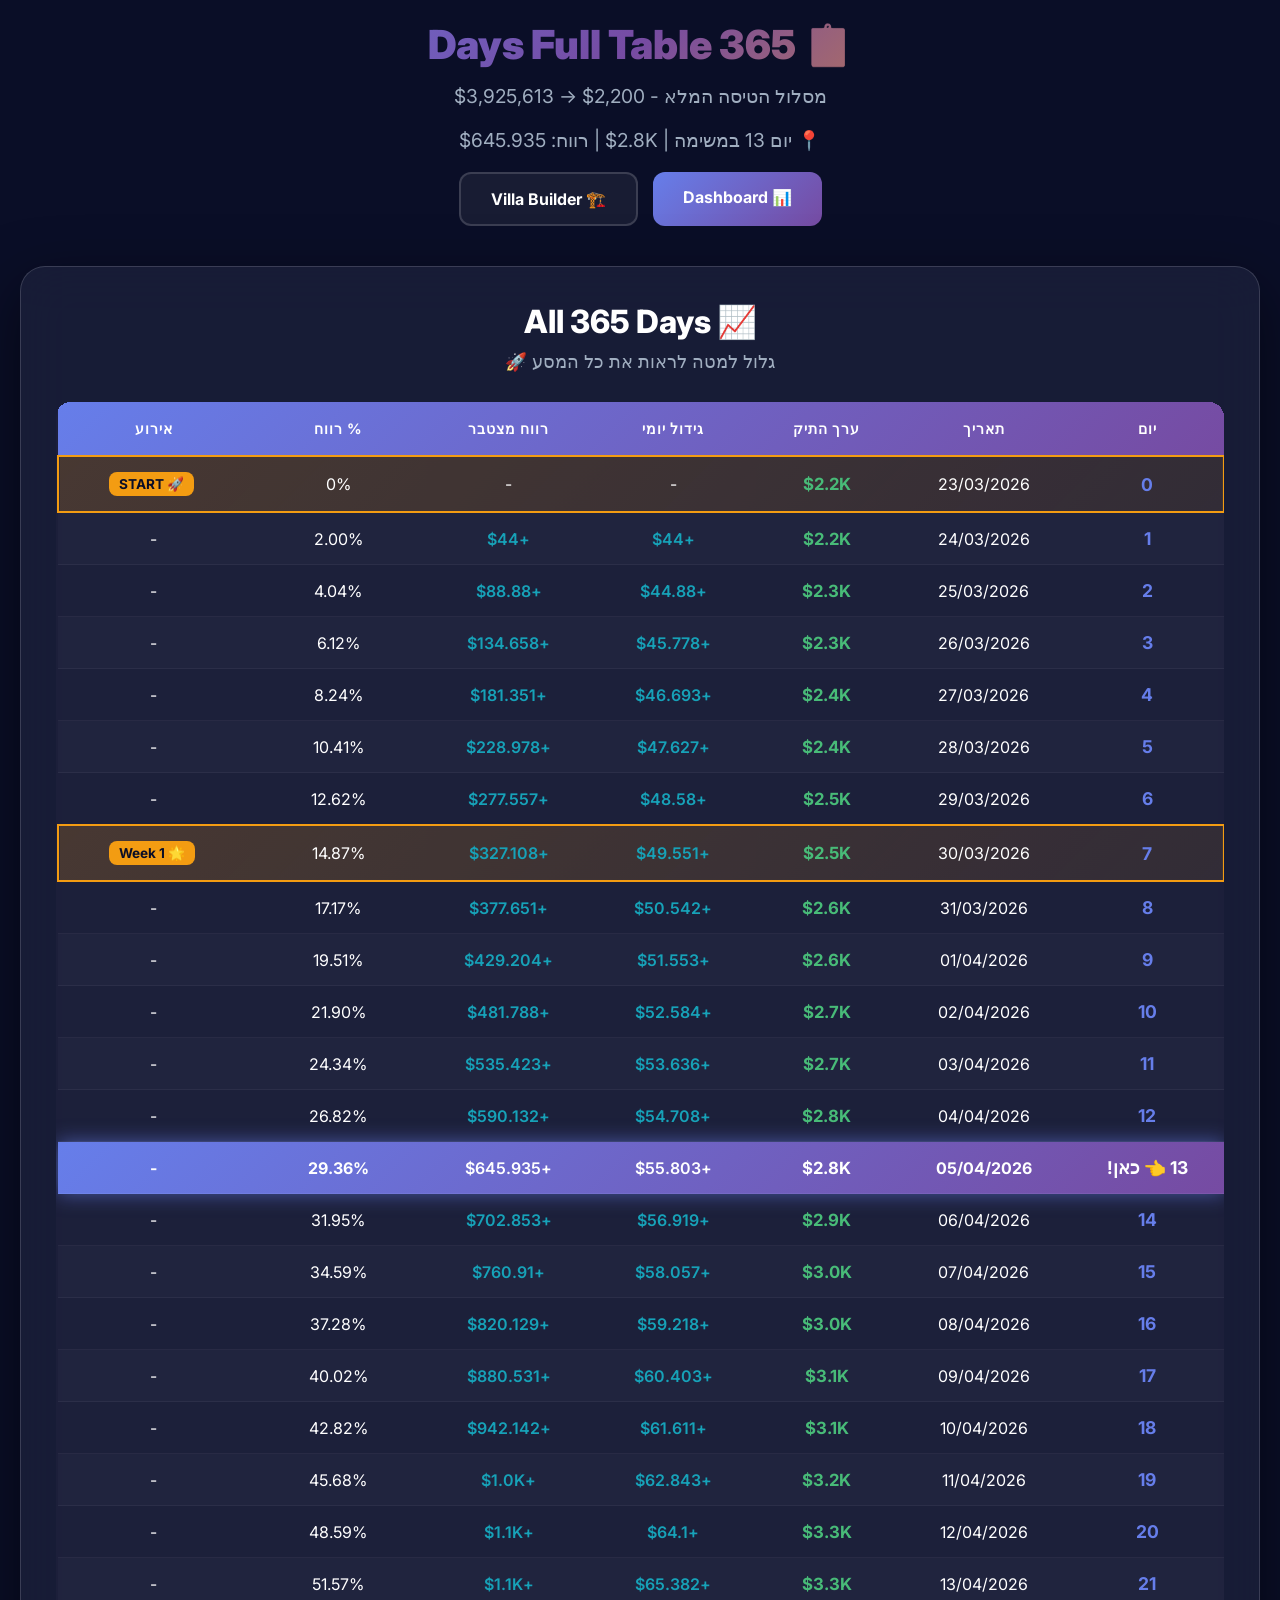
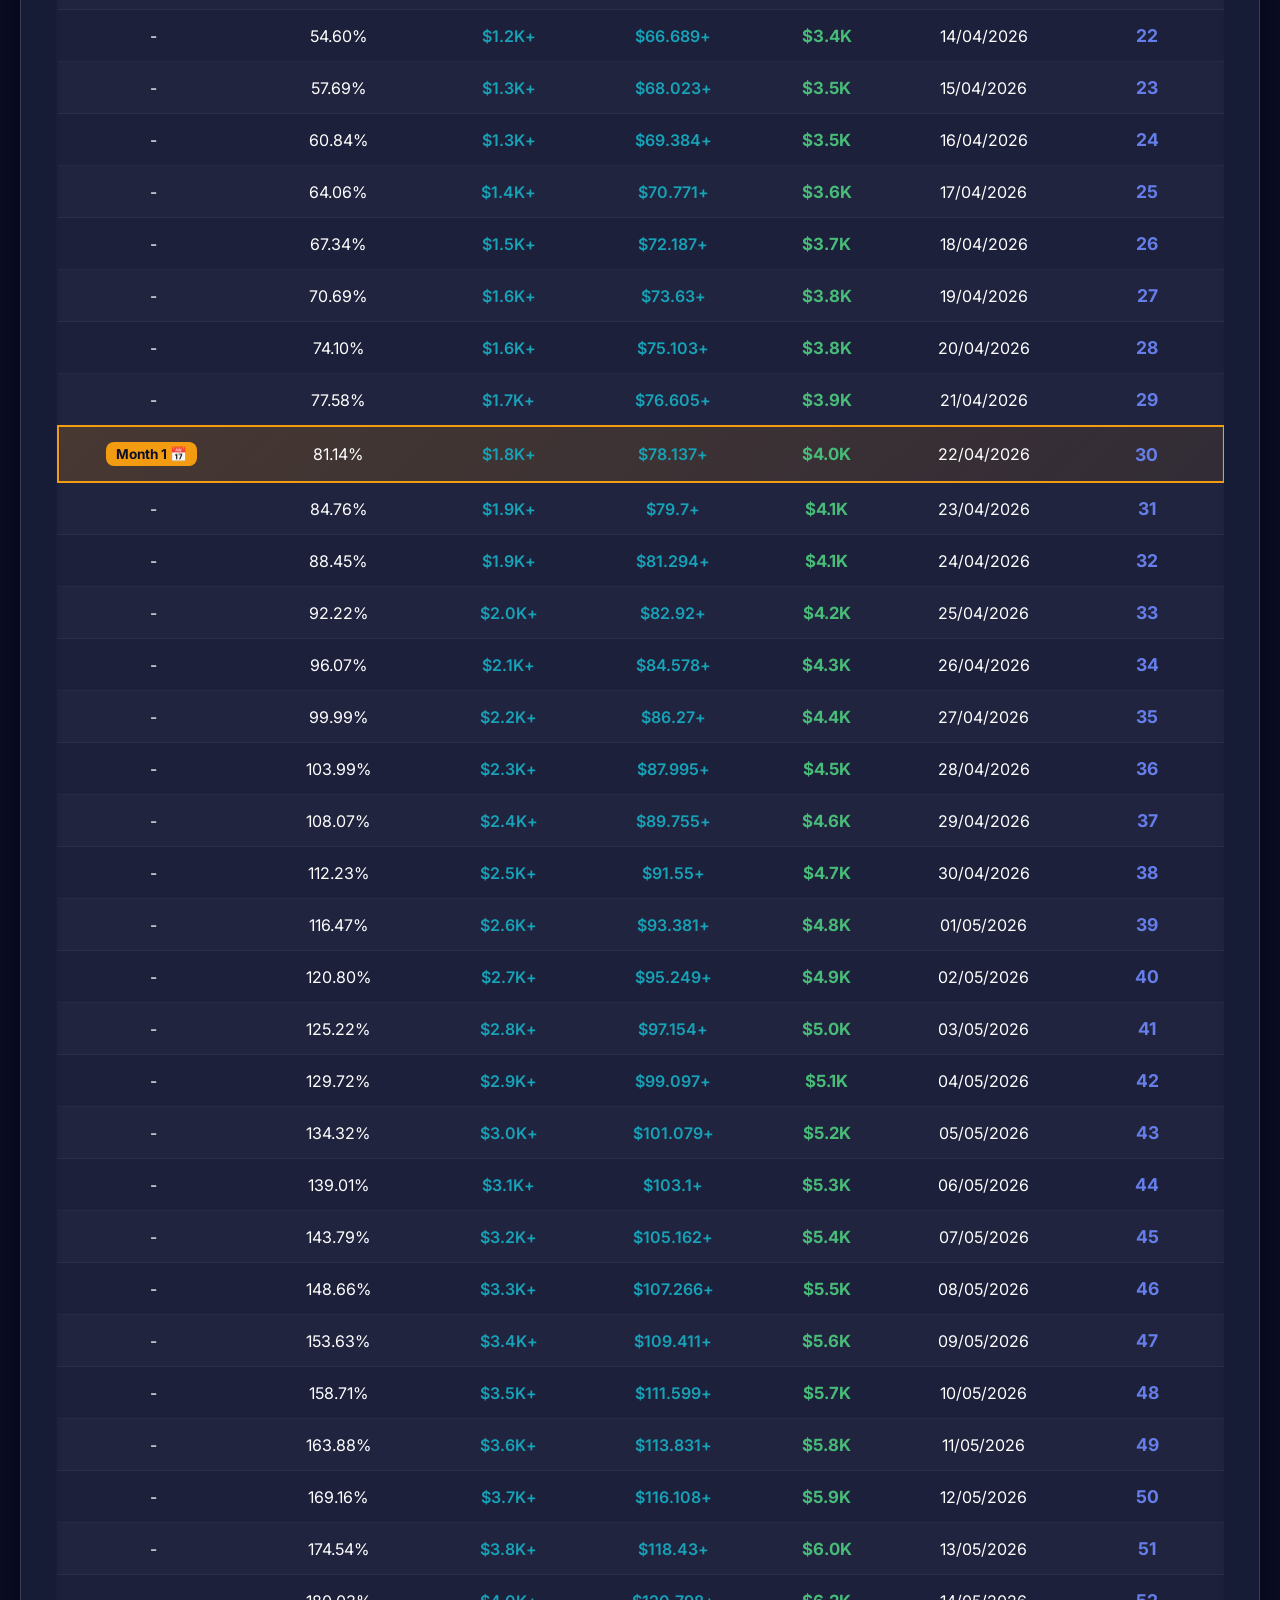
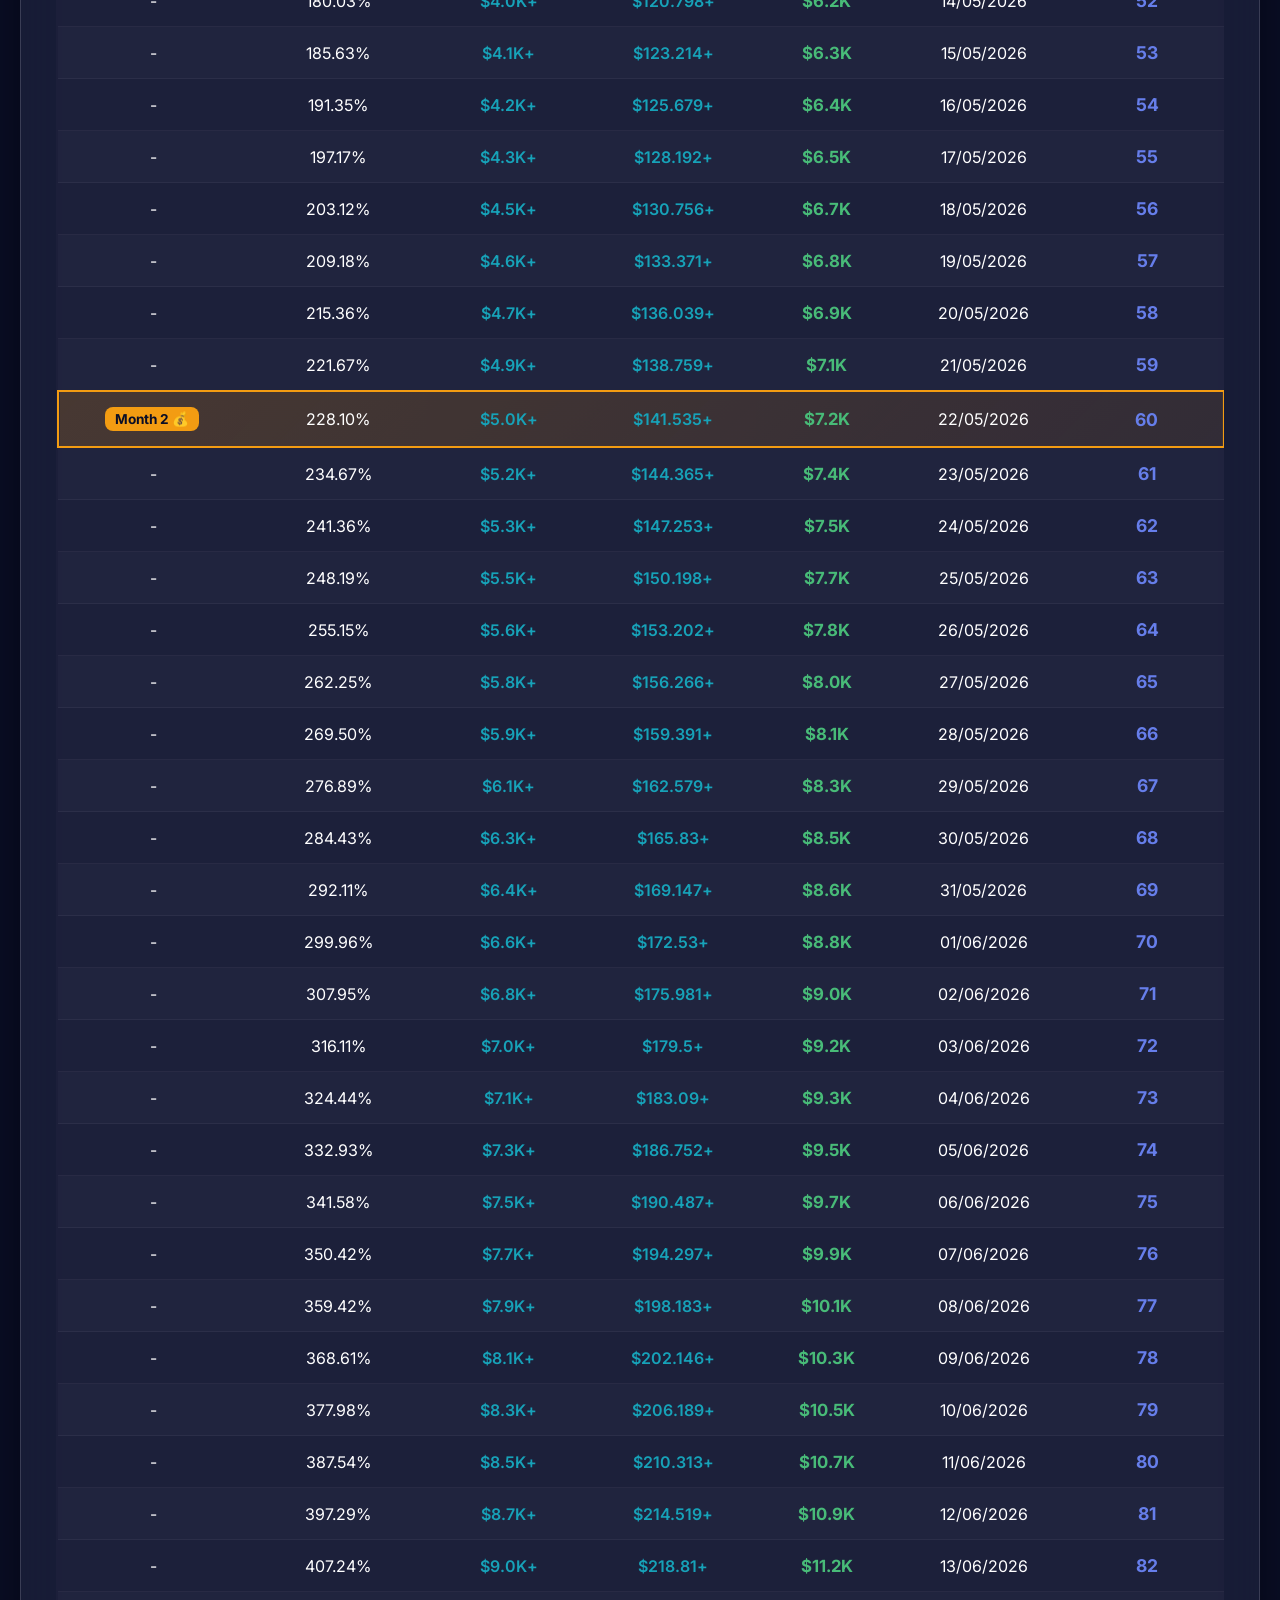
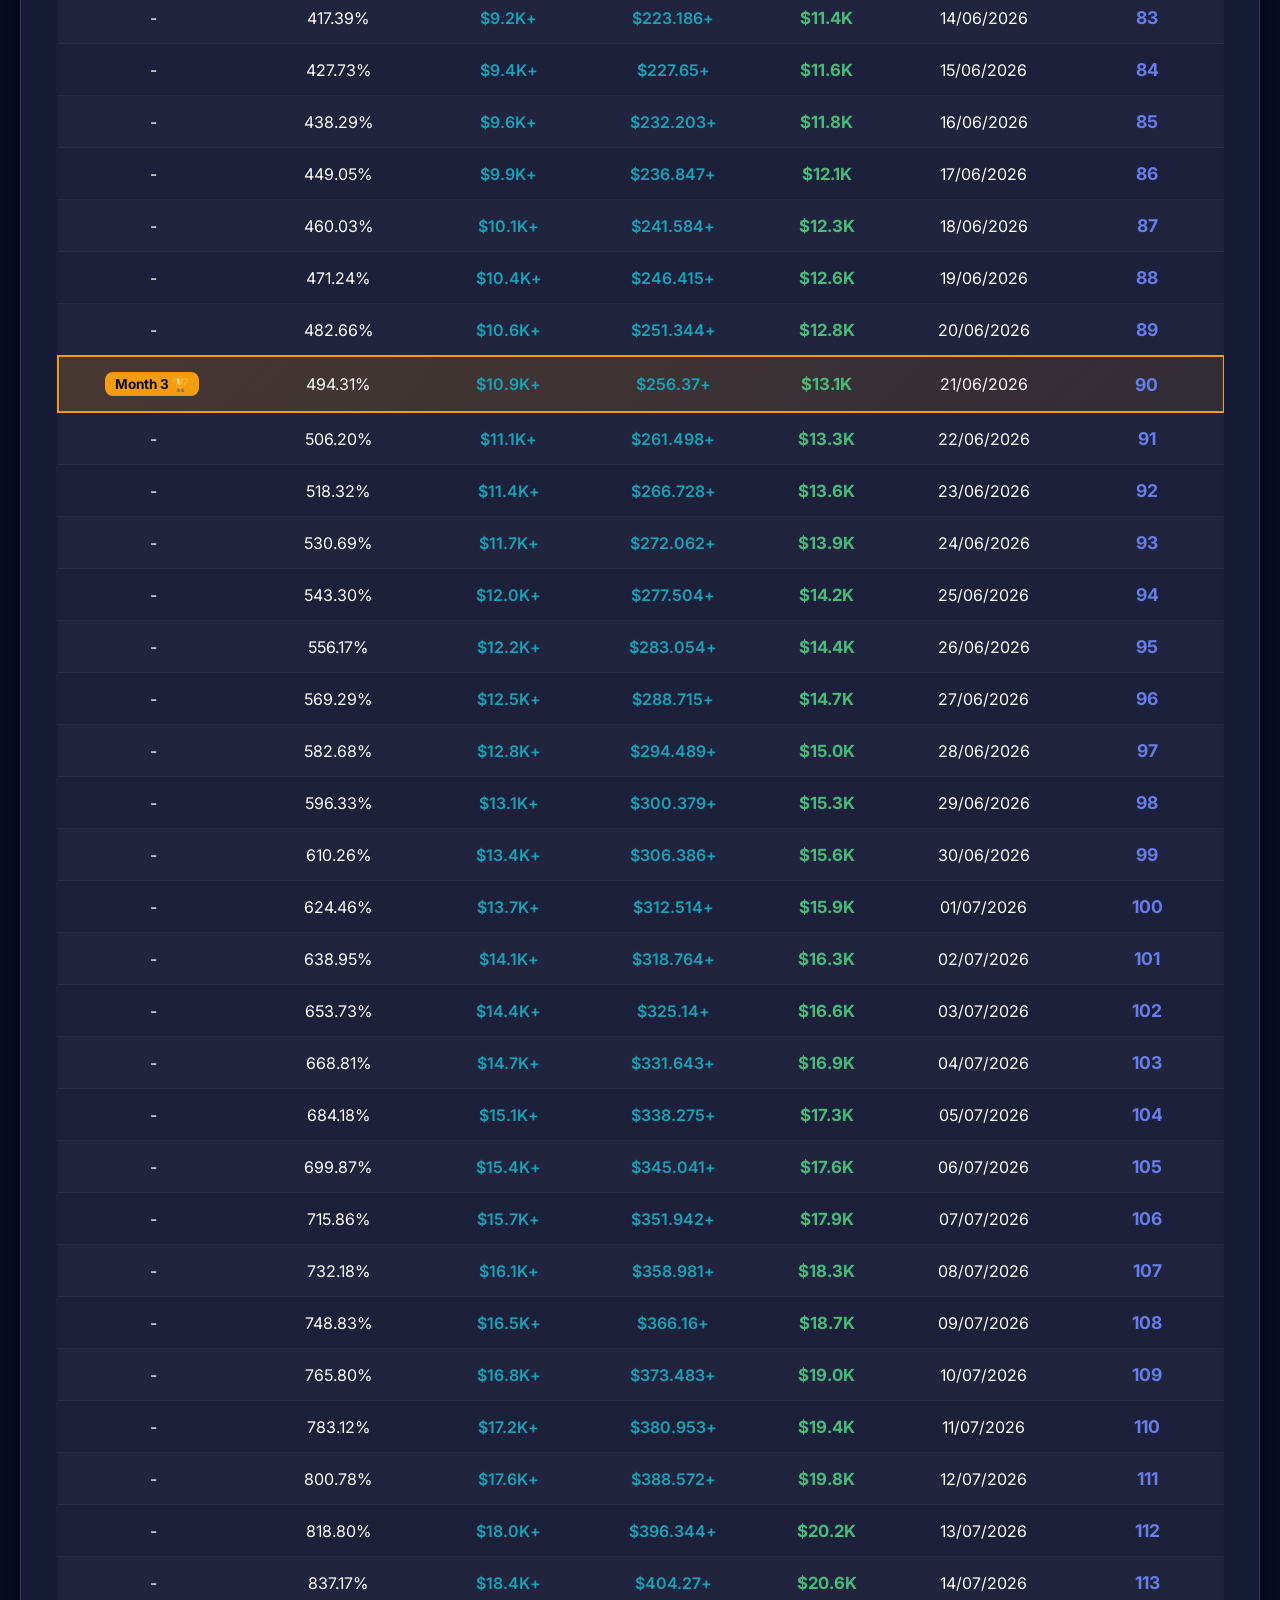
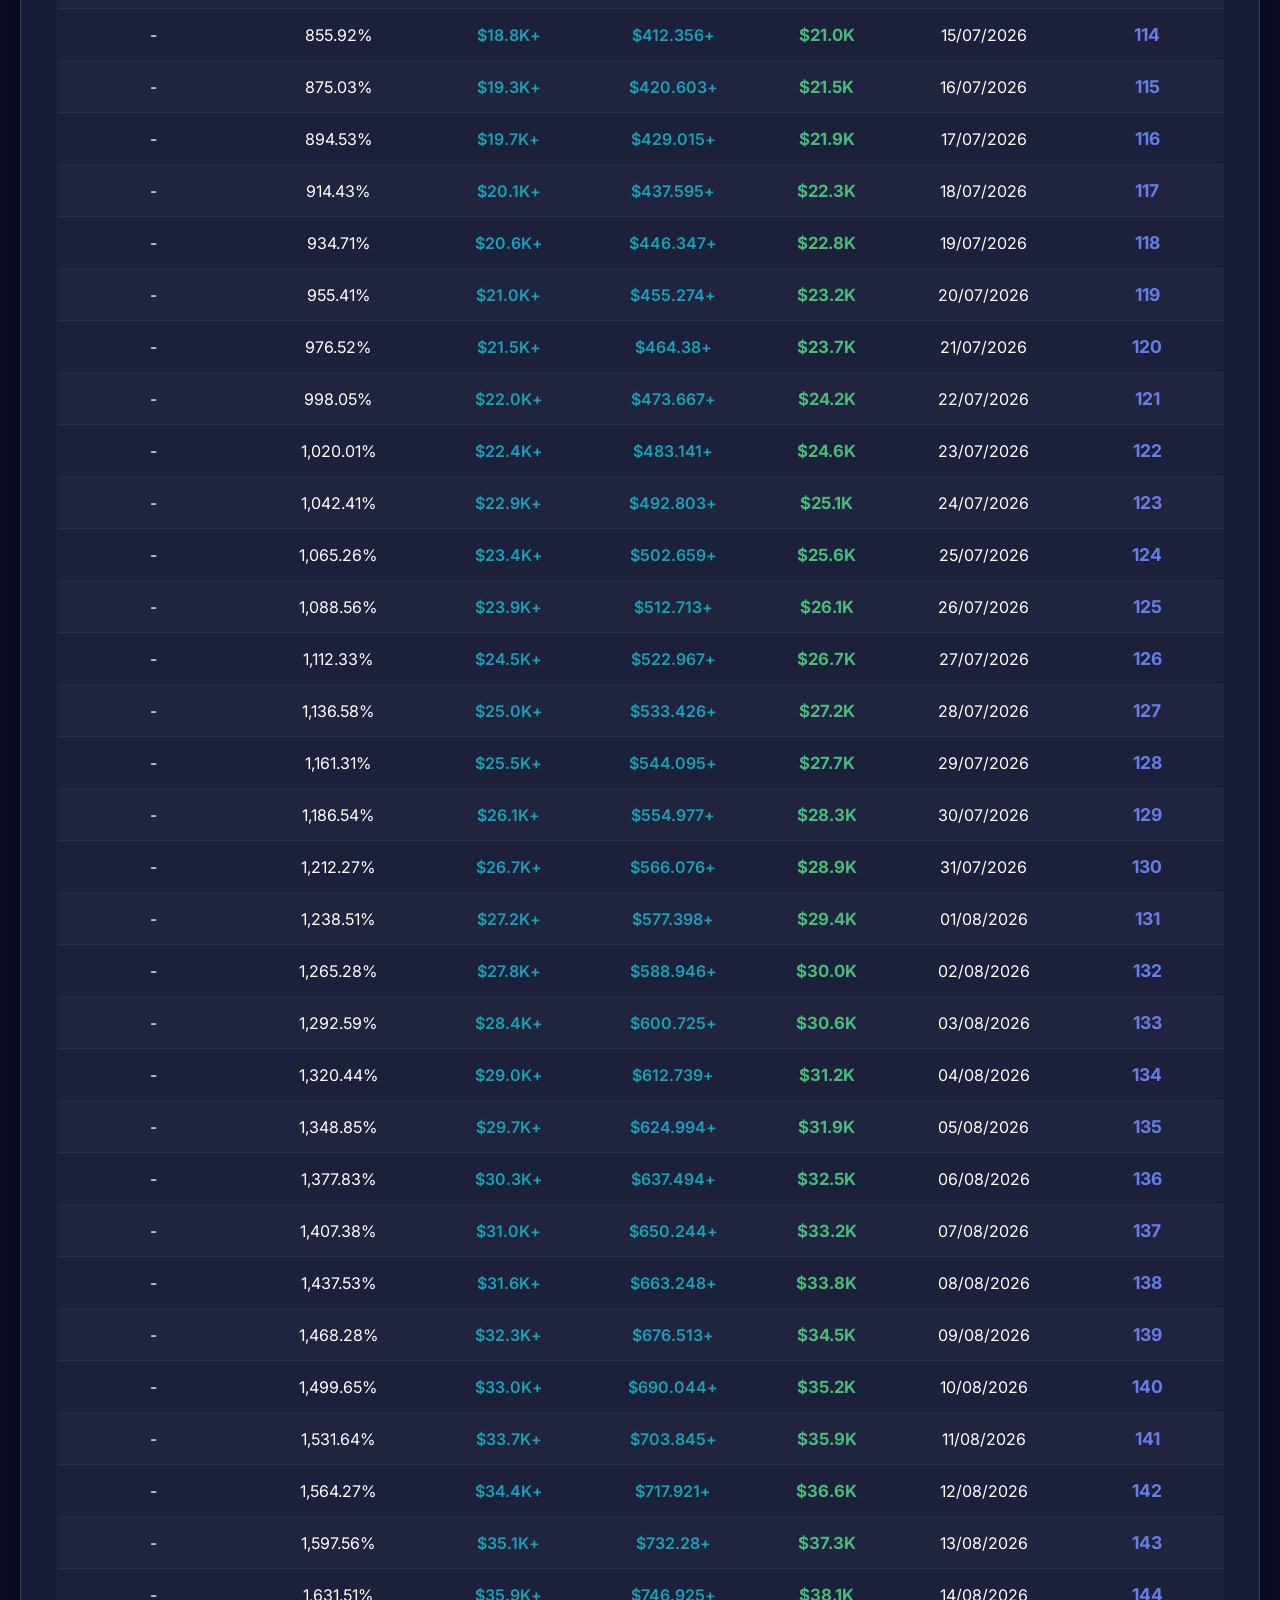
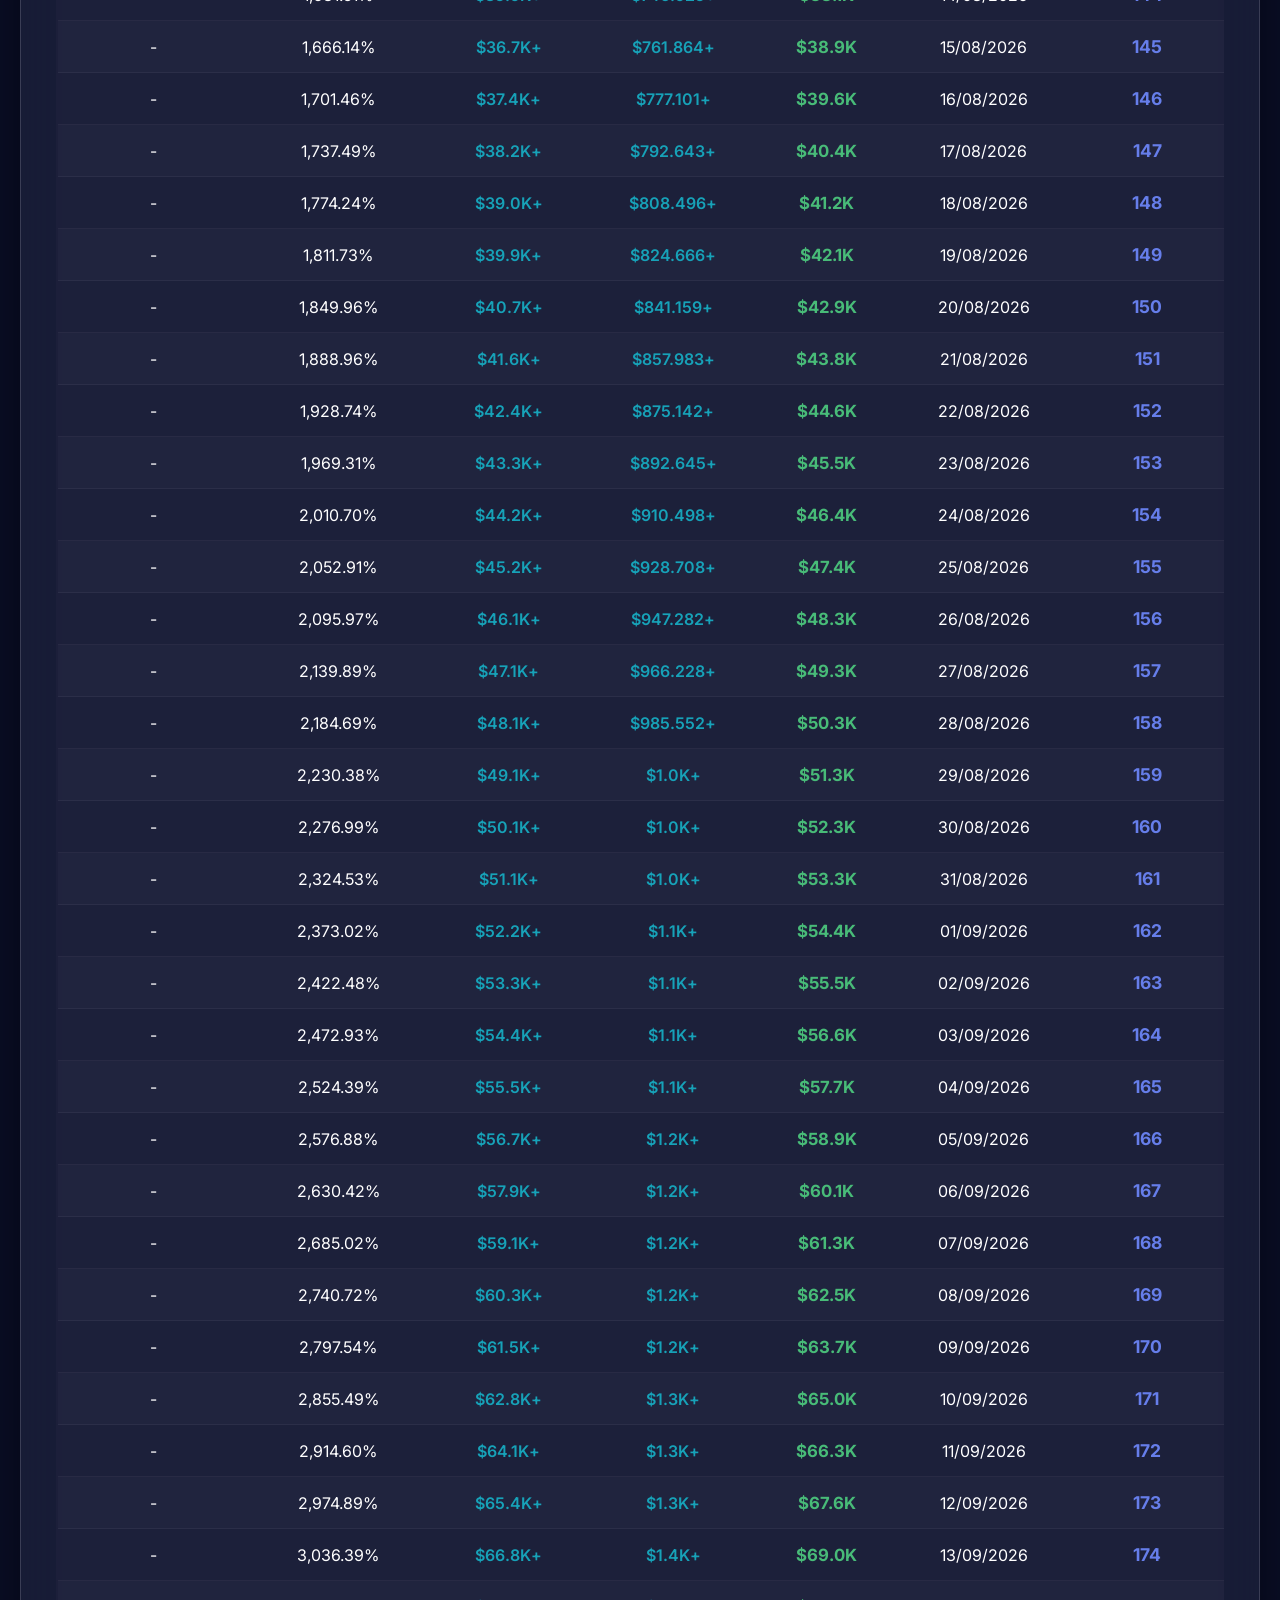
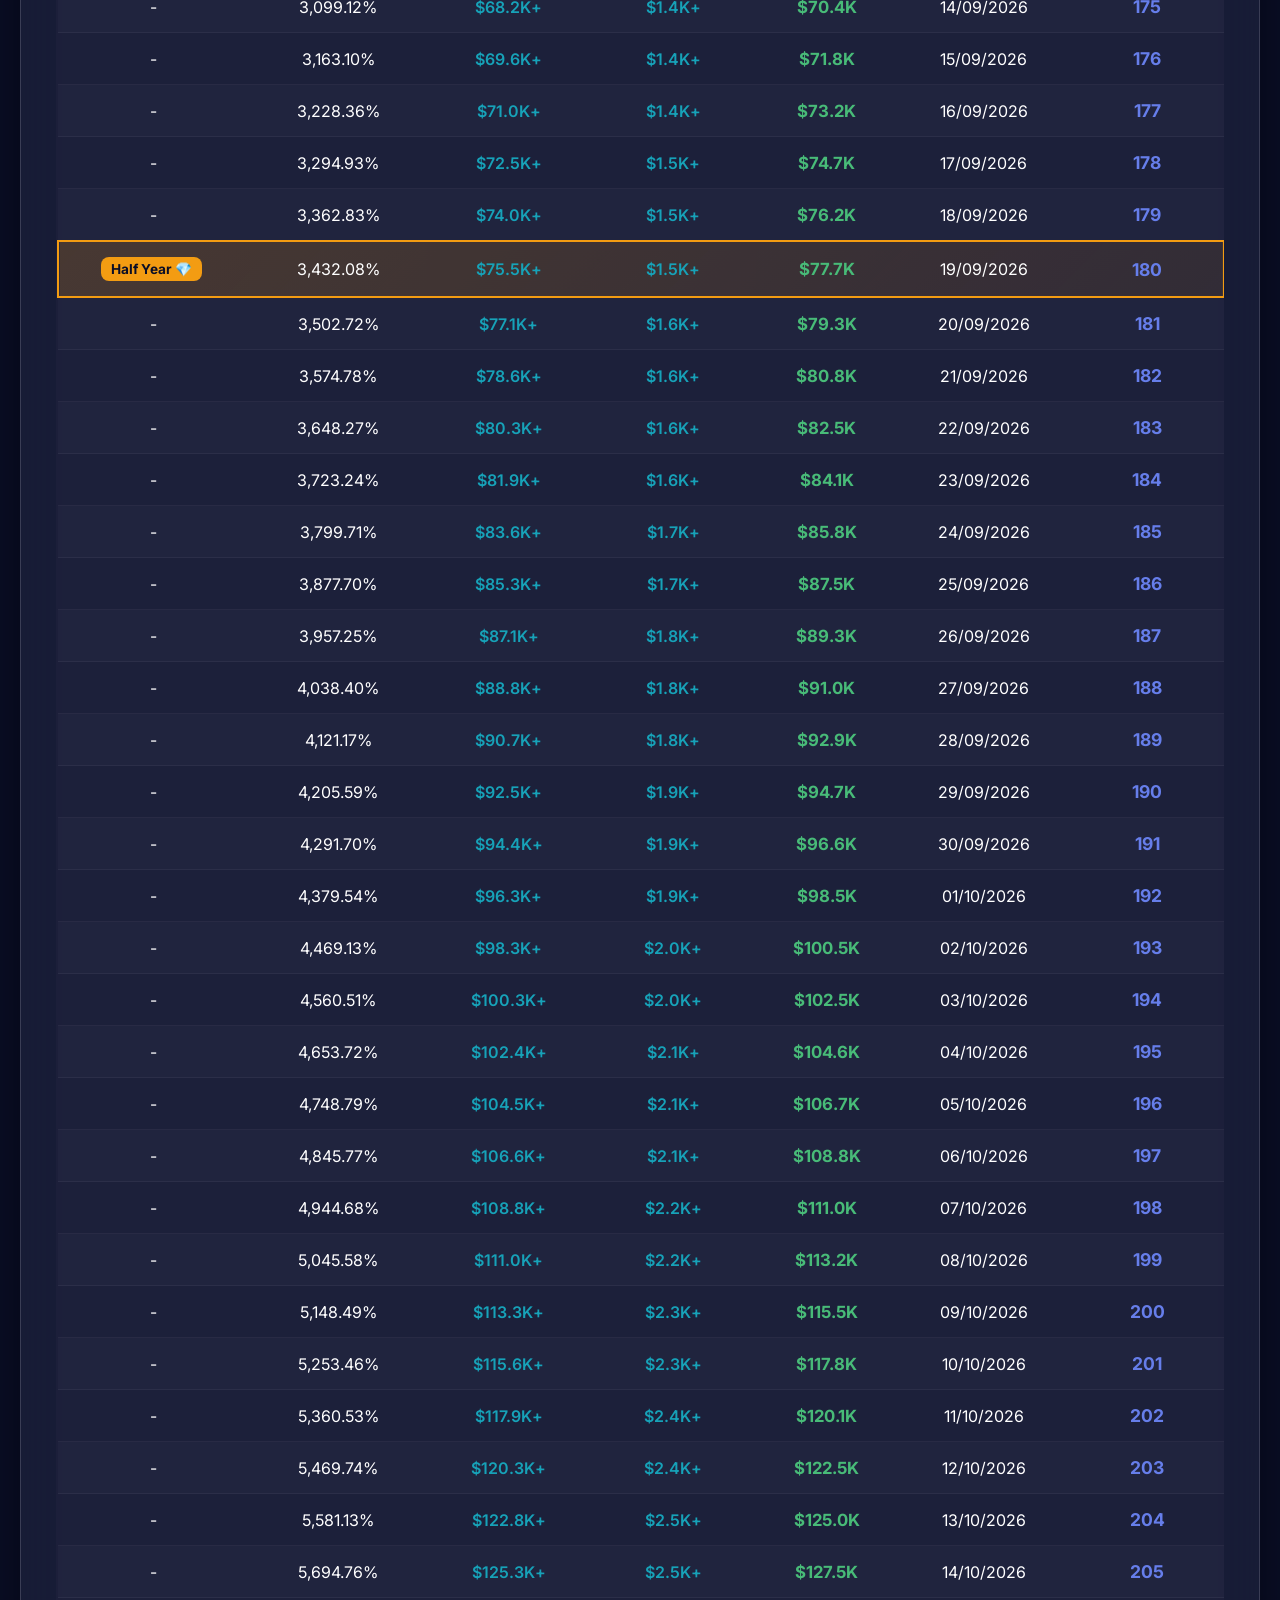
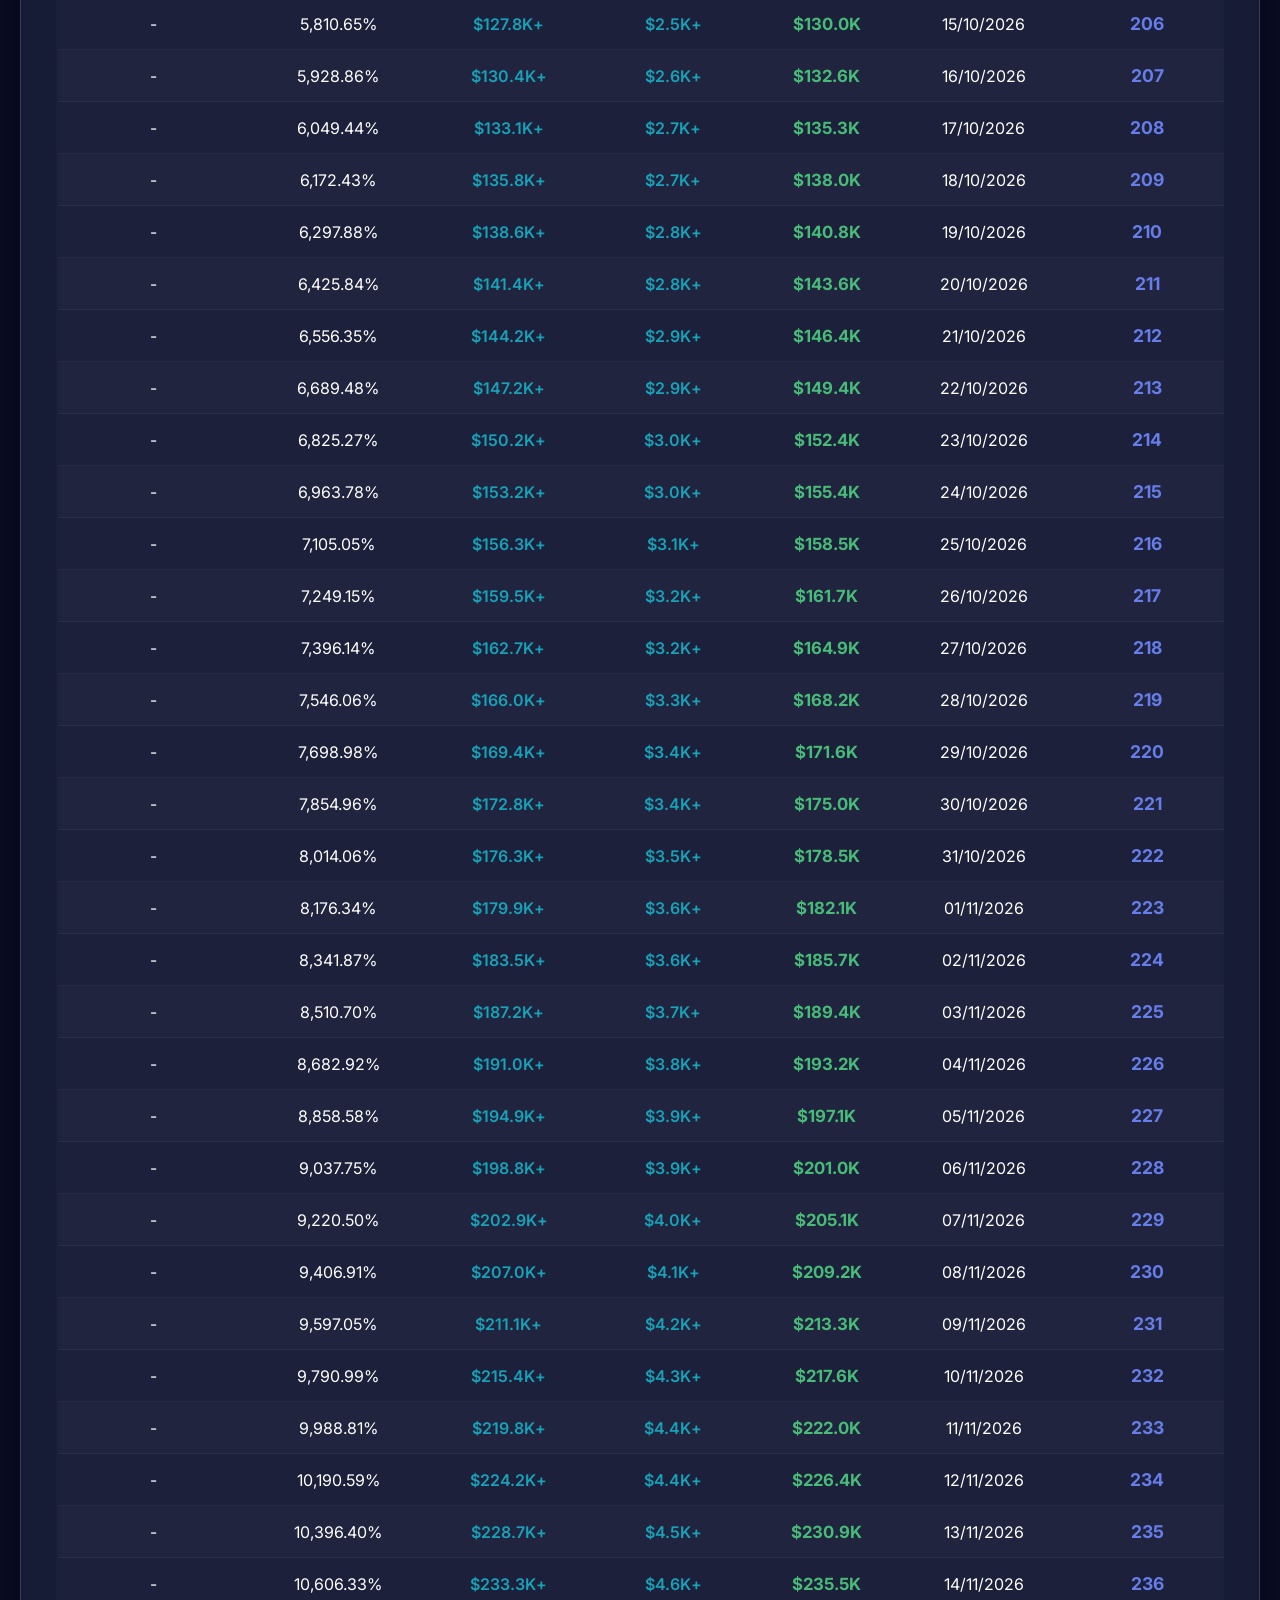
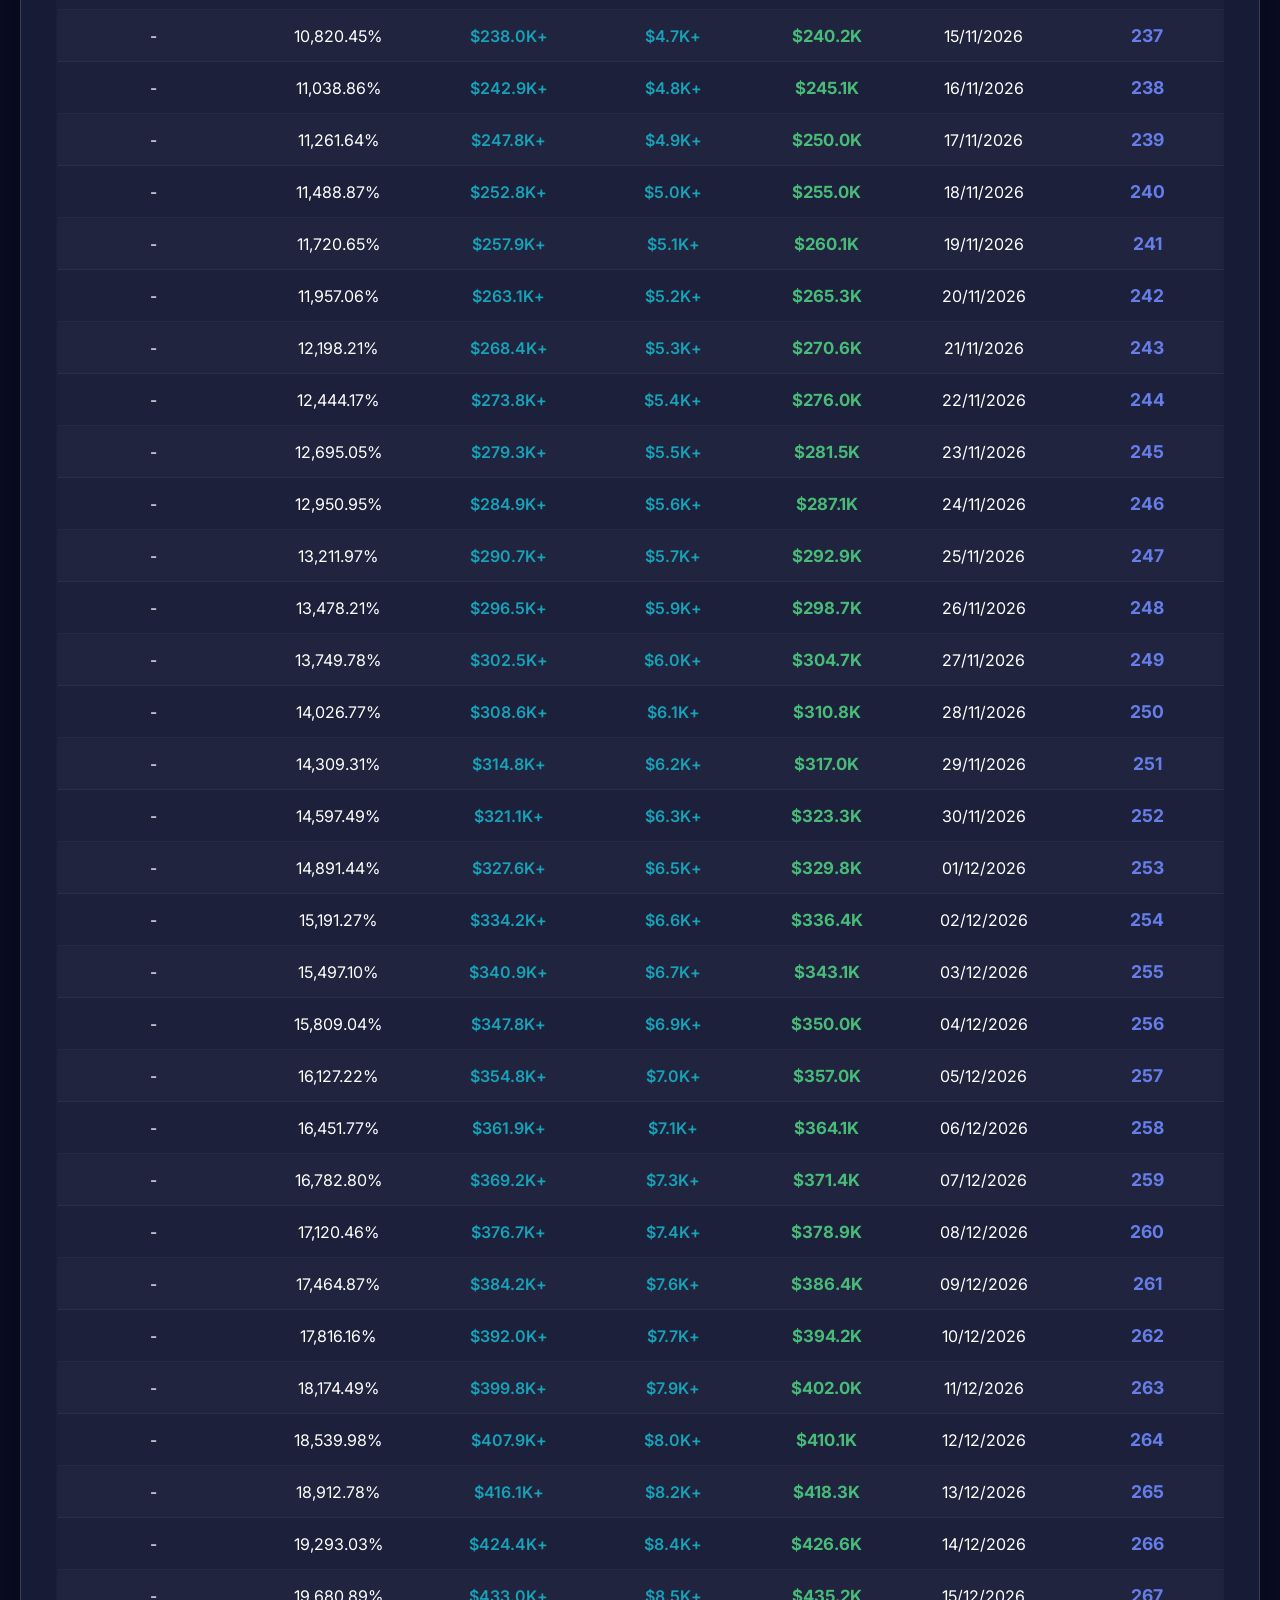
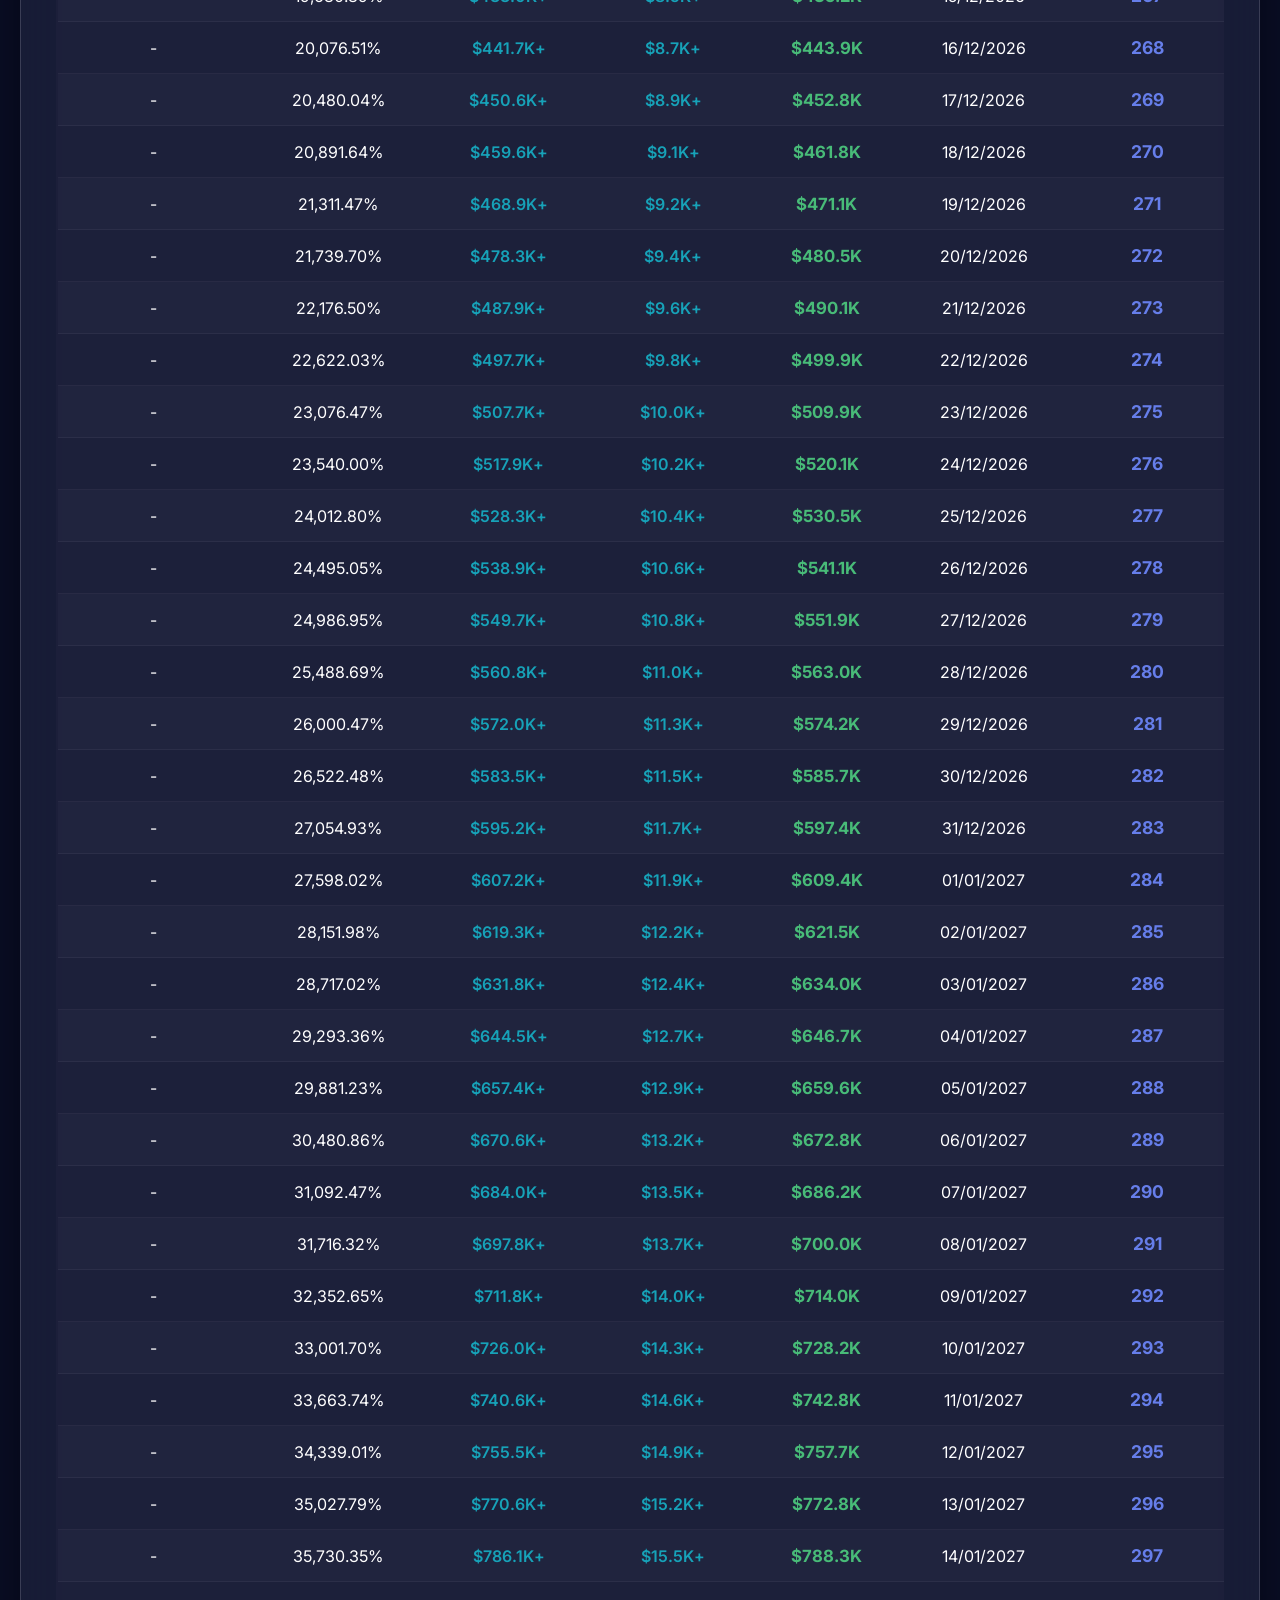
==== transactions.html @ 9ba85ec9 "✨ Add Complete Day button + Full Transactions Table page" ====
<!DOCTYPE html>
<html lang="he" dir="rtl">
<head>
    <meta charset="UTF-8">
    <meta name="viewport" content="width=device-width, initial-scale=1.0">
    <title>📋 365 Days Full Table - Mission Control</title>
    <link href="https://fonts.googleapis.com/css2?family=Inter:wght@300;400;500;600;700;800;900&display=swap" rel="stylesheet">
    
    <style>
        :root {
            --bg-dark: #0a0e27;
            --bg-card: #1a1f3a;
            --accent-primary: #667eea;
            --accent-secondary: #764ba2;
            --accent-gold: #f39c12;
            --text-primary: #ffffff;
            --text-secondary: #a0aec0;
            --success: #48bb78;
        }

        * {
            margin: 0;
            padding: 0;
            box-sizing: border-box;
        }

        body {
            font-family: 'Inter', sans-serif;
            background: var(--bg-dark);
            color: var(--text-primary);
            min-height: 100vh;
            padding: 20px;
        }

        .container {
            max-width: 1600px;
            margin: 0 auto;
        }

        /* Header */
        .header {
            text-align: center;
            margin-bottom: 40px;
        }

        .header-title {
            font-size: 2.5em;
            font-weight: 900;
            background: linear-gradient(135deg, #667eea 0%, #764ba2 50%, #f39c12 100%);
            -webkit-background-clip: text;
            -webkit-text-fill-color: transparent;
            background-clip: text;
            margin-bottom: 15px;
        }

        .header-subtitle {
            font-size: 1.2em;
            color: var(--text-secondary);
            margin-bottom: 20px;
        }

        .btn-group {
            display: flex;
            gap: 15px;
            justify-content: center;
            flex-wrap: wrap;
            margin-top: 20px;
        }

        .btn {
            background: linear-gradient(135deg, var(--accent-primary) 0%, var(--accent-secondary) 100%);
            color: white;
            border: none;
            padding: 15px 30px;
            border-radius: 12px;
            font-size: 1em;
            font-weight: 700;
            cursor: pointer;
            transition: all 0.3s ease;
            text-decoration: none;
            display: inline-block;
        }

        .btn:hover {
            transform: translateY(-3px);
            box-shadow: 0 10px 25px rgba(102, 126, 234, 0.5);
        }

        .btn-secondary {
            background: rgba(255, 255, 255, 0.06);
            border: 2px solid rgba(255, 255, 255, 0.15);
        }

        .btn-secondary:hover {
            background: rgba(255, 255, 255, 0.12);
        }

        /* Table Card */
        .table-card {
            background: rgba(26, 31, 58, 0.85);
            backdrop-filter: blur(25px);
            border-radius: 25px;
            padding: 35px;
            border: 1px solid rgba(255, 255, 255, 0.15);
            box-shadow: 0 20px 60px rgba(0, 0, 0, 0.5);
        }

        .table-header {
            text-align: center;
            margin-bottom: 30px;
        }

        .table-title {
            font-size: 2em;
            font-weight: 800;
            margin-bottom: 10px;
        }

        .table-subtitle {
            color: var(--text-secondary);
            font-size: 1.1em;
        }

        /* Table */
        .table-container {
            overflow-x: auto;
            margin-top: 30px;
        }

        table {
            width: 100%;
            border-collapse: collapse;
            background: rgba(255, 255, 255, 0.02);
            border-radius: 15px;
            overflow: hidden;
        }

        thead {
            background: linear-gradient(135deg, var(--accent-primary) 0%, var(--accent-secondary) 100%);
            position: sticky;
            top: 0;
            z-index: 10;
        }

        th {
            padding: 18px 15px;
            text-align: center;
            font-weight: 700;
            text-transform: uppercase;
            font-size: 0.9em;
            letter-spacing: 1px;
            white-space: nowrap;
        }

        tbody tr {
            transition: all 0.3s;
            border-bottom: 1px solid rgba(255, 255, 255, 0.05);
        }

        tbody tr:nth-child(even) {
            background: rgba(255, 255, 255, 0.02);
        }

        tbody tr:hover {
            background: rgba(102, 126, 234, 0.15);
            transform: scale(1.01);
        }

        tbody tr.current {
            background: linear-gradient(135deg, var(--accent-primary) 0%, var(--accent-secondary) 100%);
            font-weight: 700;
            box-shadow: 0 0 20px rgba(102, 126, 234, 0.6);
        }

        tbody tr.milestone {
            background: linear-gradient(135deg, rgba(243, 156, 18, 0.2) 0%, rgba(243, 156, 18, 0.1) 100%);
            border: 2px solid var(--accent-gold);
        }

        td {
            padding: 15px;
            text-align: center;
            white-space: nowrap;
        }

        .day-cell {
            font-weight: 700;
            color: var(--accent-primary);
            font-size: 1.1em;
        }

        .current .day-cell {
            color: white;
        }

        .amount-cell {
            font-weight: 700;
            color: var(--success);
            font-size: 1.05em;
        }

        .current .amount-cell {
            color: white;
        }

        .profit-cell {
            color: #17a2b8;
            font-weight: 600;
        }

        .current .profit-cell {
            color: white;
        }

        .milestone-badge {
            display: inline-block;
            background: var(--accent-gold);
            color: var(--bg-dark);
            padding: 4px 10px;
            border-radius: 8px;
            font-size: 0.85em;
            font-weight: 700;
            margin-right: 5px;
        }

        /* Mobile Responsive */
        @media (max-width: 768px) {
            body {
                padding: 10px;
            }

            .header-title {
                font-size: 1.8em;
            }

            .header-subtitle {
                font-size: 1em;
            }

            .table-card {
                padding: 20px;
            }

            table {
                font-size: 0.85em;
            }

            th {
                padding: 12px 8px;
                font-size: 0.75em;
            }

            td {
                padding: 10px 6px;
            }

            .btn-group {
                flex-direction: column;
            }

            .btn {
                width: 100%;
                padding: 15px;
            }
        }

        @media (max-width: 480px) {
            .header-title {
                font-size: 1.5em;
            }

            table {
                font-size: 0.75em;
            }

            th {
                padding: 10px 5px;
                font-size: 0.7em;
            }

            td {
                padding: 8px 4px;
            }
        }
    </style>
</head>
<body>
    <div class="container">
        <div class="header">
            <h1 class="header-title">📋 365 Days Full Table</h1>
            <p class="header-subtitle">מסלול הטיסה המלא - $2,200 → $3,925,613</p>
            <p class="header-subtitle" id="currentStatus">📍 יום 13 במשימה</p>
            
            <div class="btn-group">
                <a href="index.html" class="btn">📊 Dashboard</a>
                <a href="villa.html" class="btn btn-secondary">🏗️ Villa Builder</a>
            </div>
        </div>

        <div class="table-card">
            <div class="table-header">
                <h2 class="table-title">📈 All 365 Days</h2>
                <p class="table-subtitle">גלול למטה לראות את כל המסע 🚀</p>
            </div>

            <div class="table-container">
                <table id="transactionsTable">
                    <thead>
                        <tr>
                            <th>יום</th>
                            <th>תאריך</th>
                            <th>ערך התיק</th>
                            <th>גידול יומי</th>
                            <th>רווח מצטבר</th>
                            <th>% רווח</th>
                            <th>אירוע</th>
                        </tr>
                    </thead>
                    <tbody id="tableBody">
                        <!-- JavaScript will populate this -->
                    </tbody>
                </table>
            </div>
        </div>
    </div>

    <script>
        const INITIAL_AMOUNT = 2200;
        const DAILY_GROWTH = 1.02;
        const TOTAL_DAYS = 365;
        const START_DATE = new Date('2026-03-23');

        let gameState = {
            day: 13,
            currentValue: INITIAL_AMOUNT * Math.pow(DAILY_GROWTH, 13)
        };

        const milestones = {
            7: { icon: '🌟', text: 'Week 1' },
            30: { icon: '📅', text: 'Month 1' },
            60: { icon: '💰', text: 'Month 2' },
            90: { icon: '🏆', text: 'Month 3' },
            180: { icon: '💎', text: 'Half Year' },
            365: { icon: '🏰', text: 'Full Year!' }
        };

        function loadGame() {
            const saved = localStorage.getItem('villaSave');
            if (saved) {
                gameState = JSON.parse(saved);
            }
        }

        function formatCurrency(amount) {
            if (amount >= 1000000) return '$' + (amount / 1000000).toFixed(1) + 'M';
            if (amount >= 1000) return '$' + (amount / 1000).toFixed(1) + 'K';
            return '$' + amount.toLocaleString('en-US', { minimumFractionDigits: 0 });
        }

        function formatPercent(percent) {
            return percent.toLocaleString('en-US', {
                minimumFractionDigits: 2,
                maximumFractionDigits: 2
            }) + '%';
        }

        function formatDate(date) {
            const day = date.getDate().toString().padStart(2, '0');
            const month = (date.getMonth() + 1).toString().padStart(2, '0');
            const year = date.getFullYear();
            return `${day}/${month}/${year}`;
        }

        function generateTable() {
            const tbody = document.getElementById('tableBody');
            tbody.innerHTML = '';
            
            let currentAmount = INITIAL_AMOUNT;
            
            // Day 0
            const currentDate0 = new Date(START_DATE);
            let row = `
                <tr class="milestone">
                    <td class="day-cell">0</td>
                    <td>${formatDate(currentDate0)}</td>
                    <td class="amount-cell">${formatCurrency(INITIAL_AMOUNT)}</td>
                    <td>-</td>
                    <td>-</td>
                    <td>0%</td>
                    <td><span class="milestone-badge">🚀 START</span></td>
                </tr>
            `;
            tbody.innerHTML += row;

            // Days 1-365
            for (let day = 1; day <= TOTAL_DAYS; day++) {
                const previousAmount = currentAmount;
                currentAmount = currentAmount * DAILY_GROWTH;
                const dailyProfit = currentAmount - previousAmount;
                const totalProfit = currentAmount - INITIAL_AMOUNT;
                const profitPercent = ((currentAmount / INITIAL_AMOUNT) - 1) * 100;

                const currentDate = new Date(START_DATE);
                currentDate.setDate(START_DATE.getDate() + day);

                const isMilestone = milestones[day];
                const isCurrentDay = day === gameState.day;
                
                let rowClass = '';
                let currentMarker = '';
                let milestoneCol = '';

                if (isCurrentDay) {
                    rowClass = 'class="current"';
                    currentMarker = ' 👈 כאן!';
                } else if (isMilestone) {
                    rowClass = 'class="milestone"';
                }

                if (isMilestone) {
                    milestoneCol = `<span class="milestone-badge">${isMilestone.icon} ${isMilestone.text}</span>`;
                } else {
                    milestoneCol = '-';
                }
                
                row = `
                    <tr ${rowClass} id="day-${day}">
                        <td class="day-cell">${day}${currentMarker}</td>
                        <td>${formatDate(currentDate)}</td>
                        <td class="amount-cell">${formatCurrency(currentAmount)}</td>
                        <td class="profit-cell">+${formatCurrency(dailyProfit)}</td>
                        <td class="profit-cell">+${formatCurrency(totalProfit)}</td>
                        <td>${formatPercent(profitPercent)}</td>
                        <td>${milestoneCol}</td>
                    </tr>
                `;
                tbody.innerHTML += row;
            }
        }

        function updateHeader() {
            const currentValue = gameState.currentValue;
            const profit = currentValue - INITIAL_AMOUNT;
            document.getElementById('currentStatus').textContent = 
                `📍 יום ${gameState.day} במשימה | ${formatCurrency(currentValue)} | רווח: ${formatCurrency(profit)}`;
        }

        // Initialize
        window.addEventListener('load', () => {
            loadGame();
            generateTable();
            updateHeader();

            // Scroll to current day
            setTimeout(() => {
                const currentRow = document.getElementById('day-' + gameState.day);
                if (currentRow) {
                    currentRow.scrollIntoView({ behavior: 'smooth', block: 'center' });
                }
            }, 500);
        });
    </script>
</body>
</html>
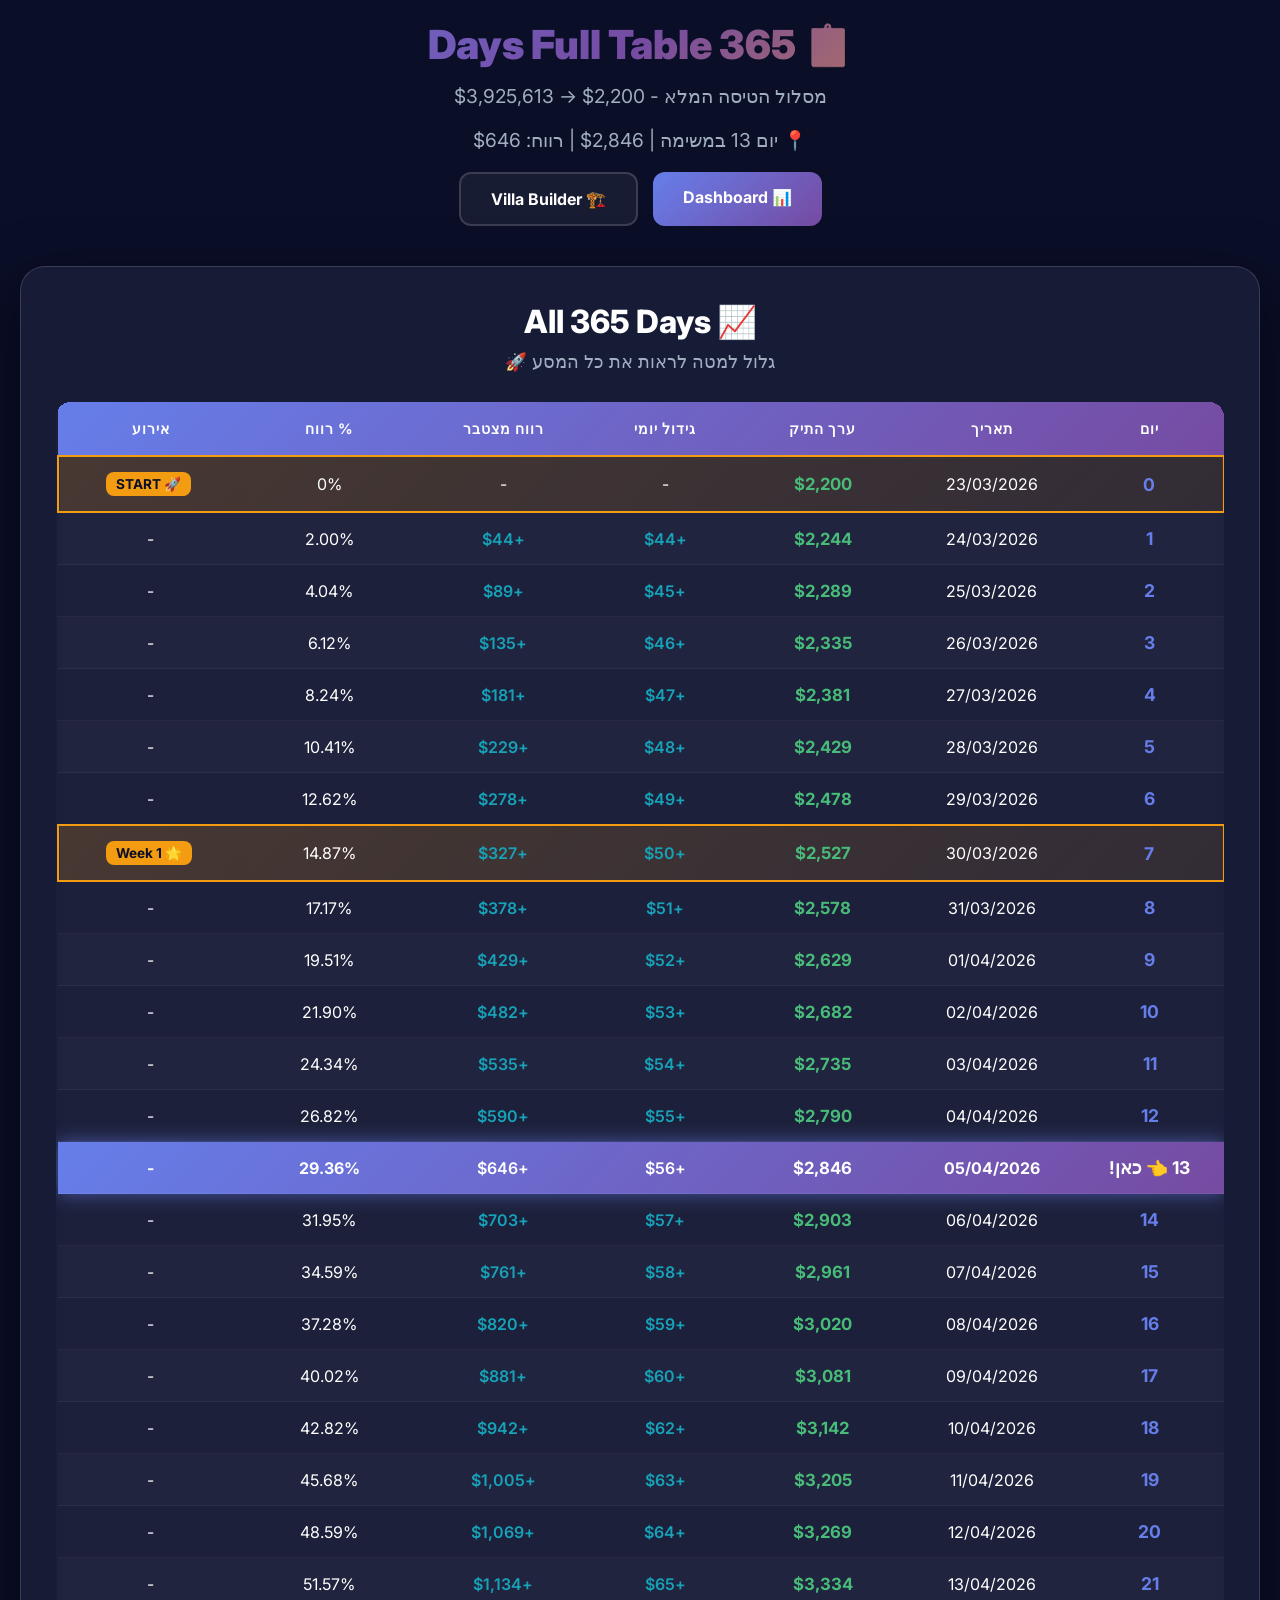
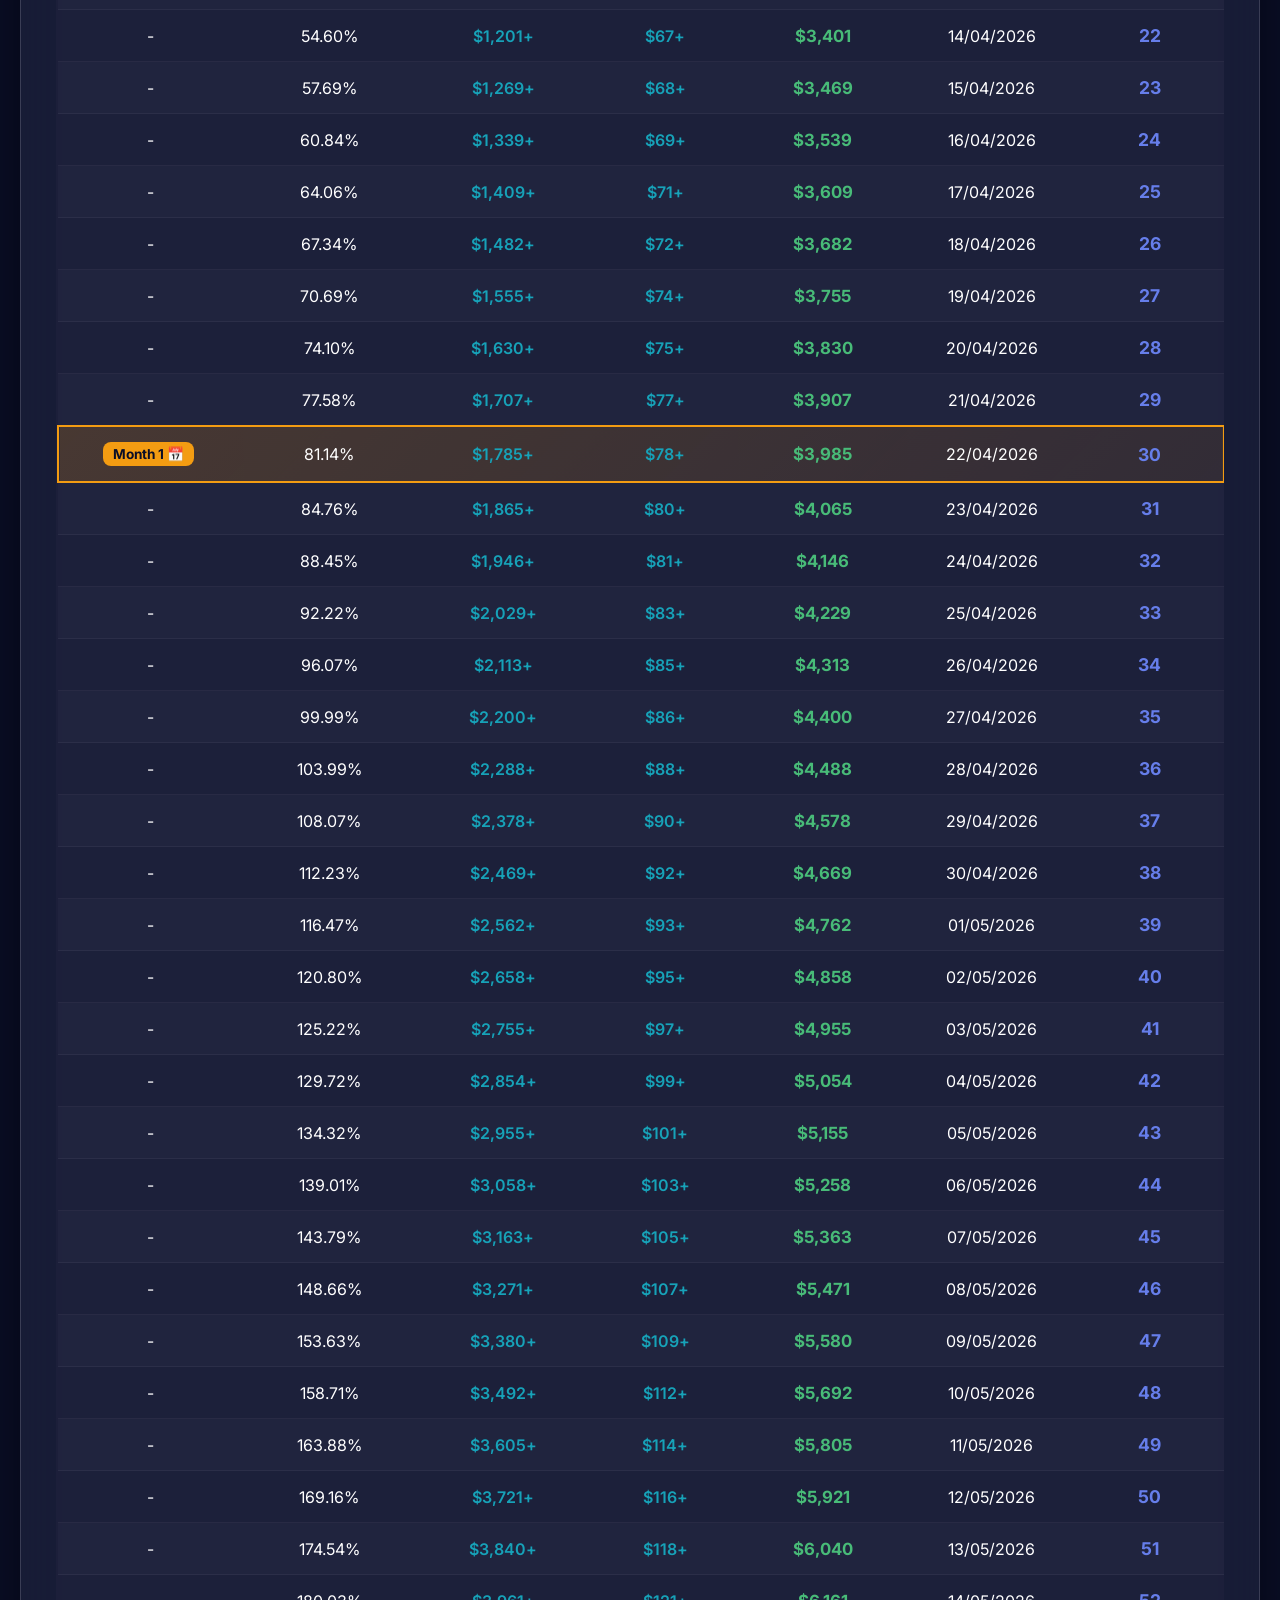
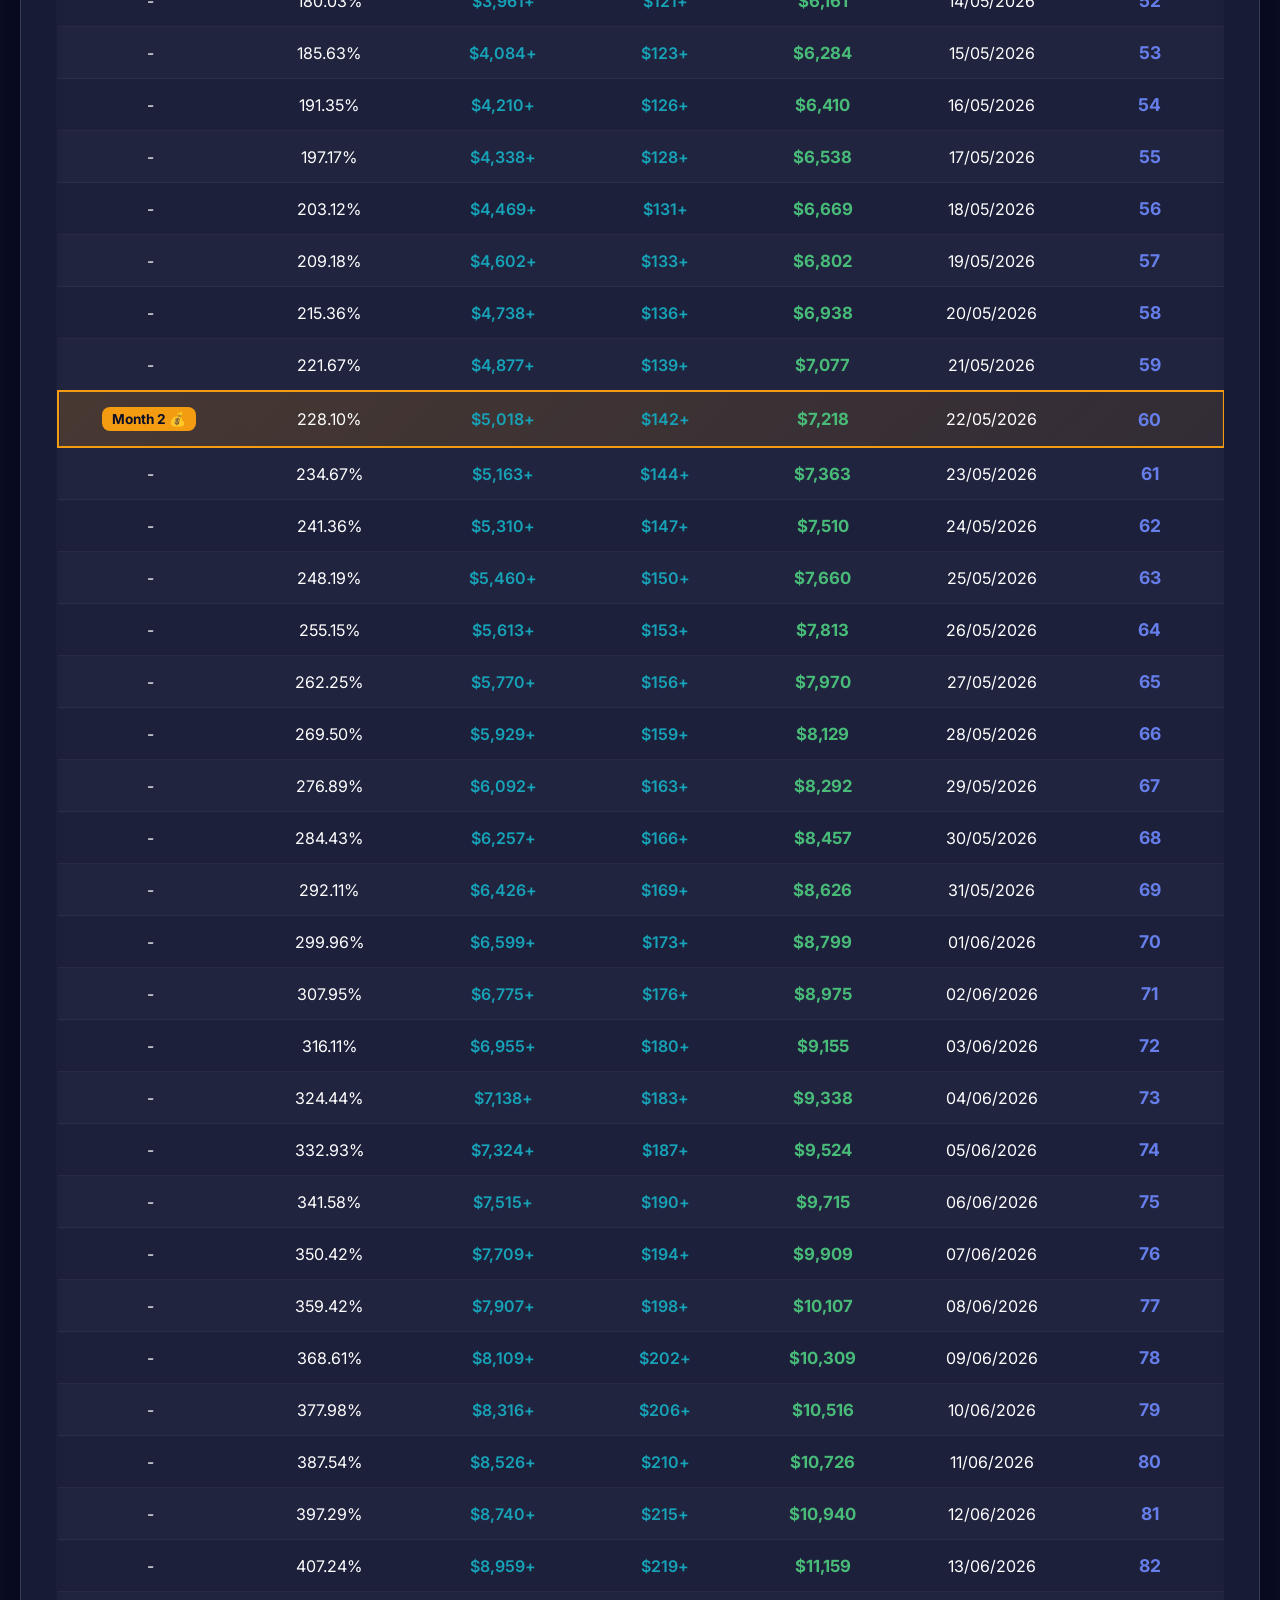
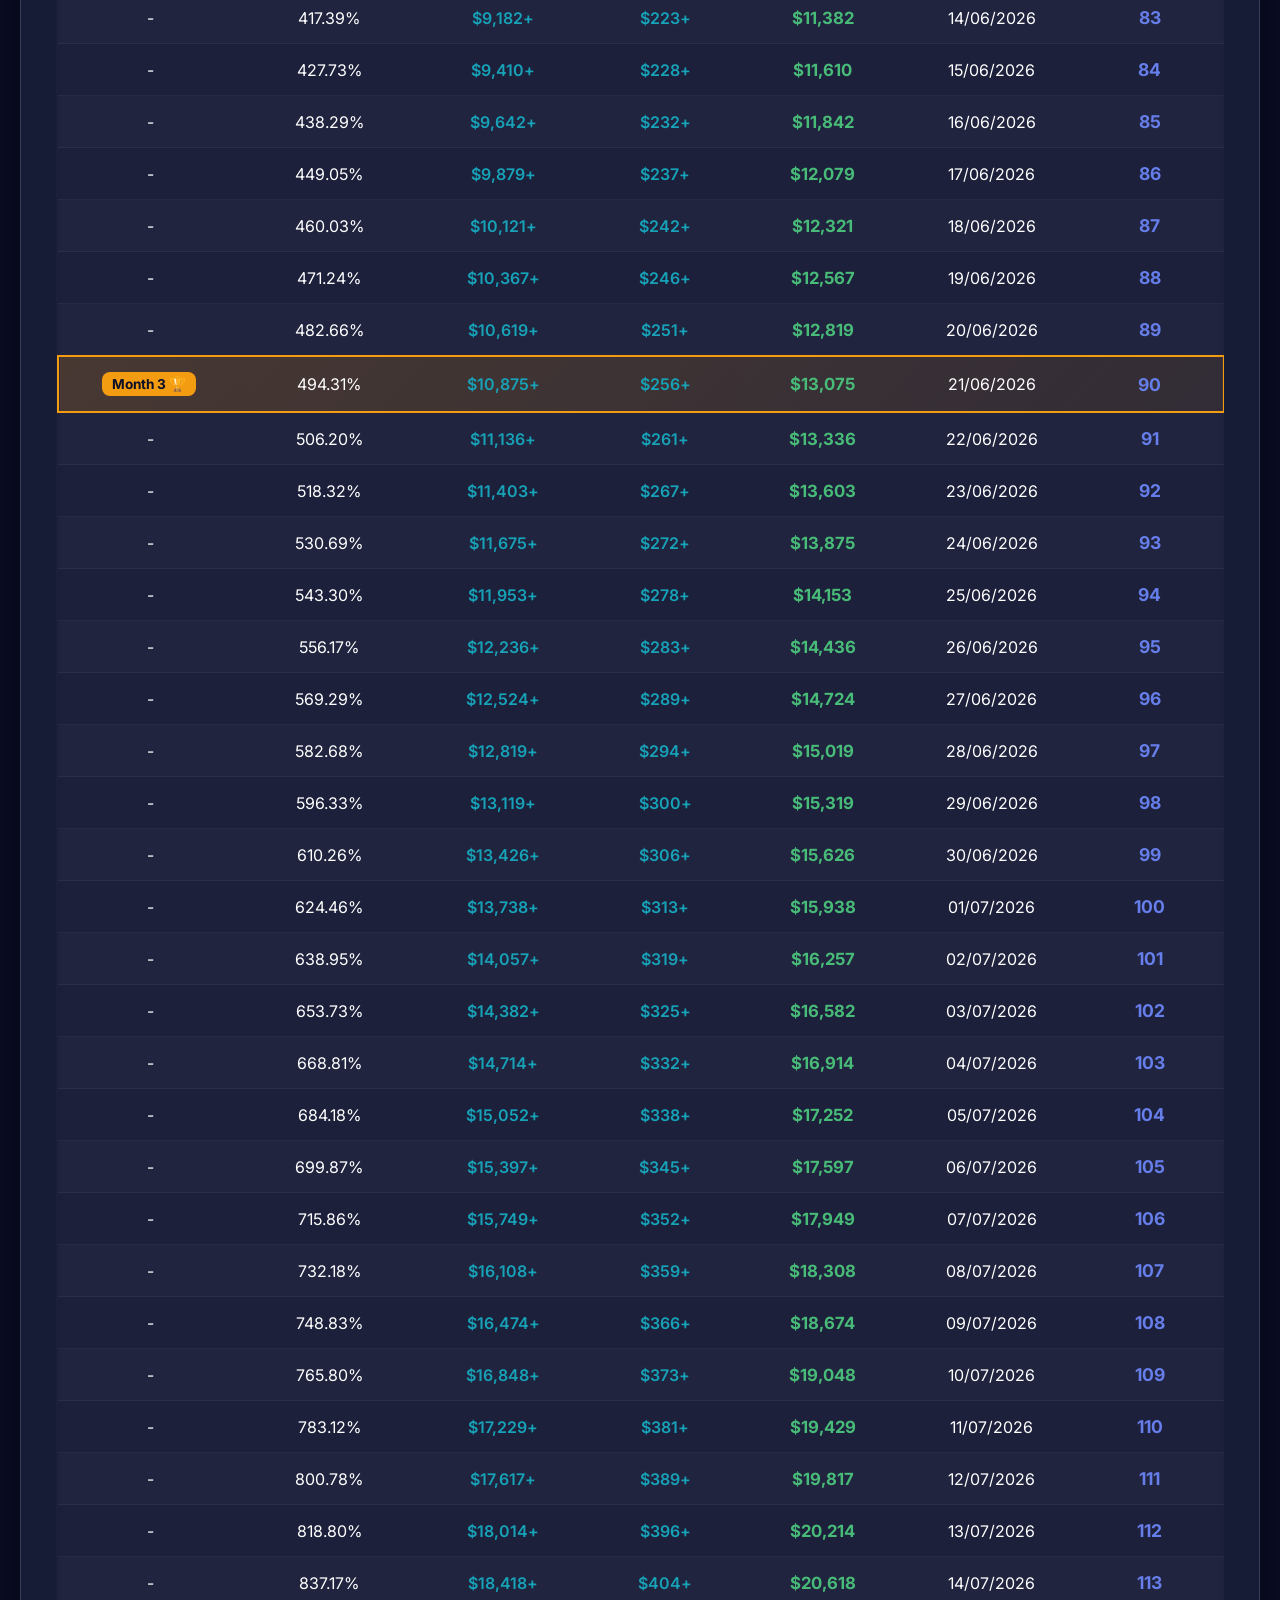
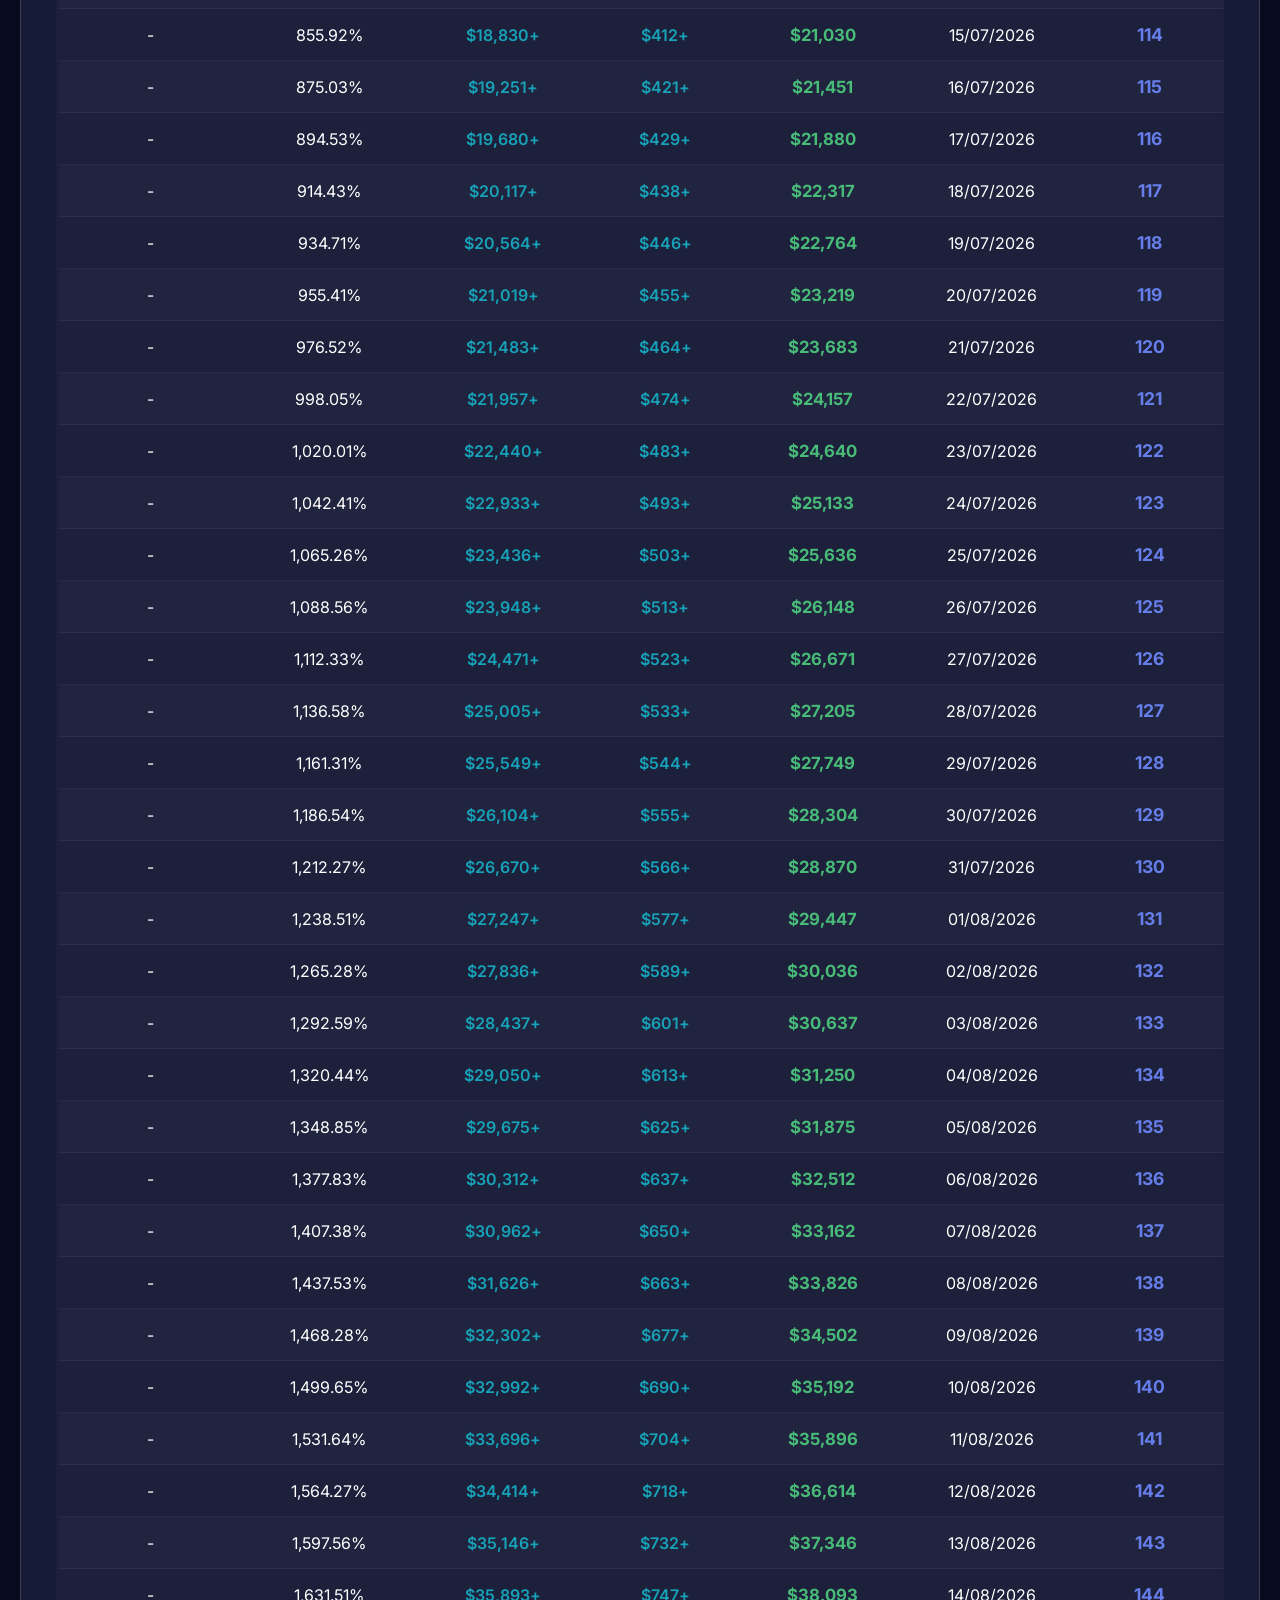
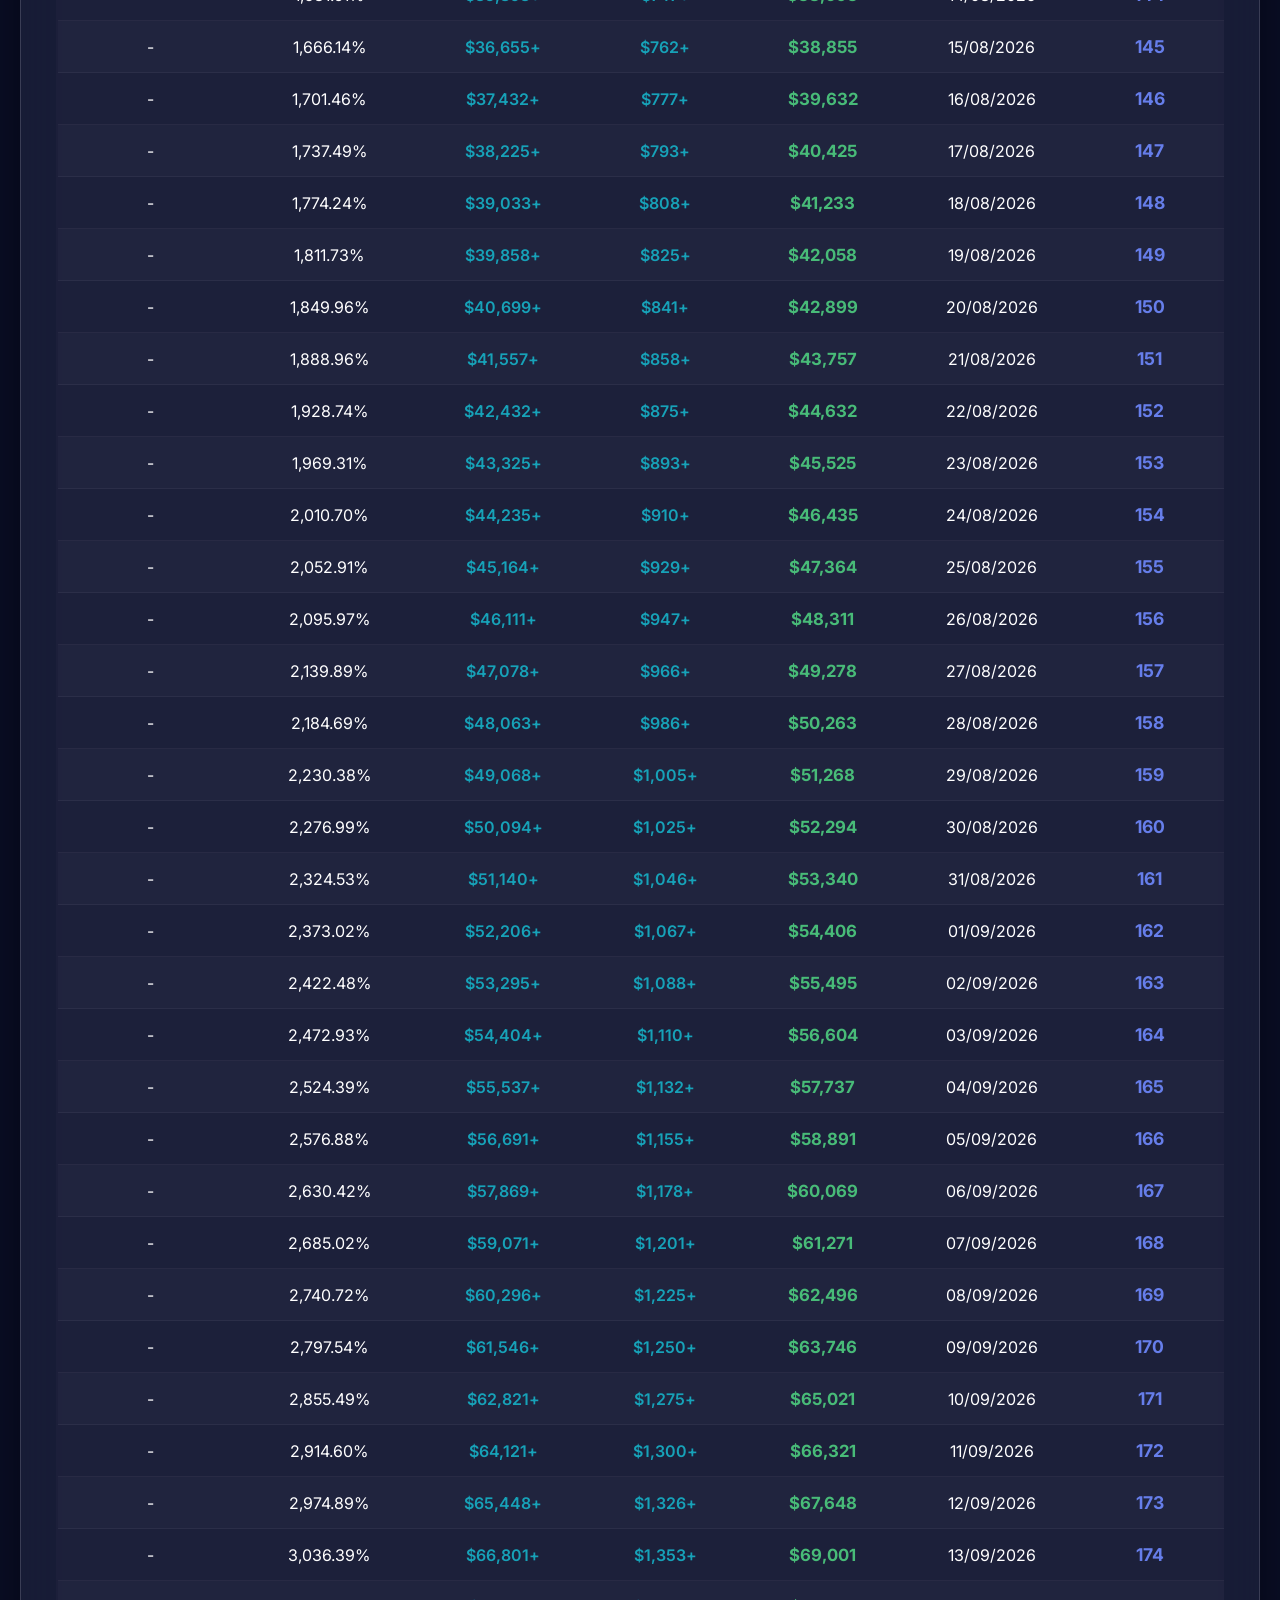
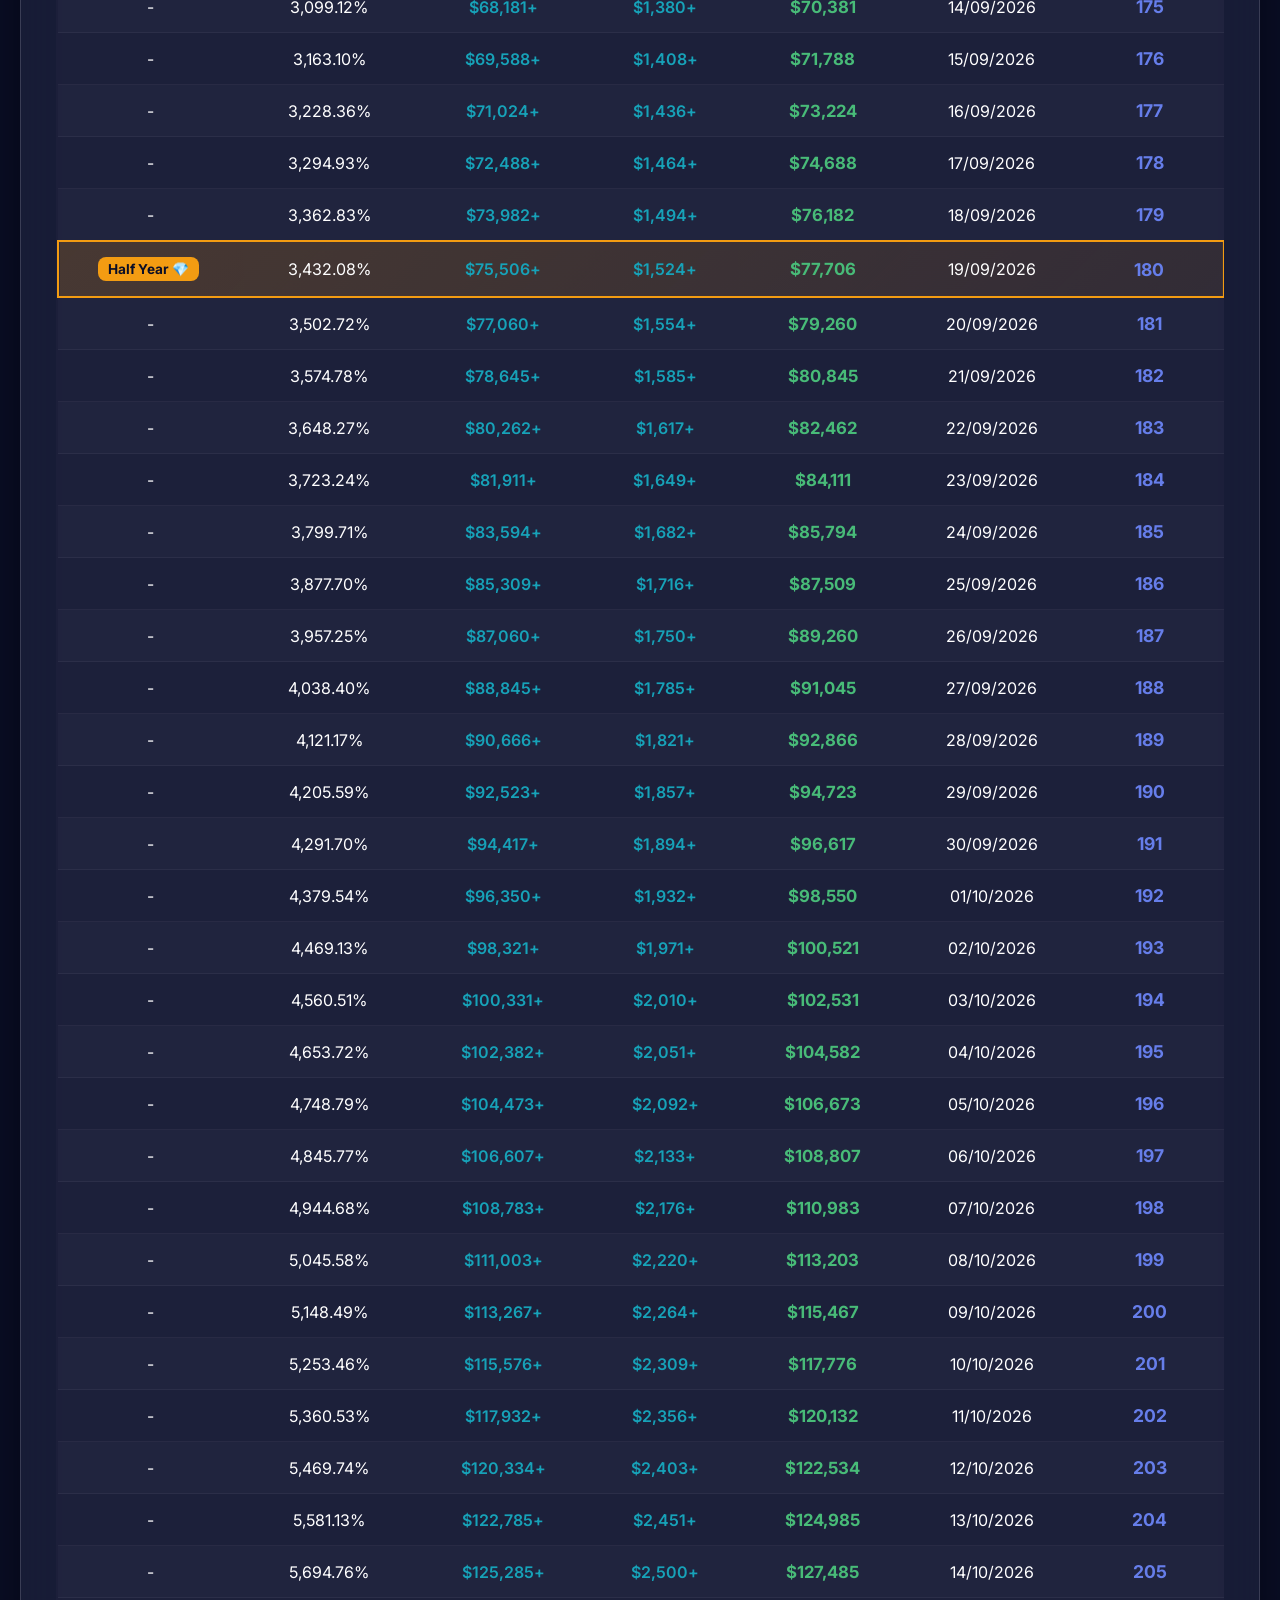
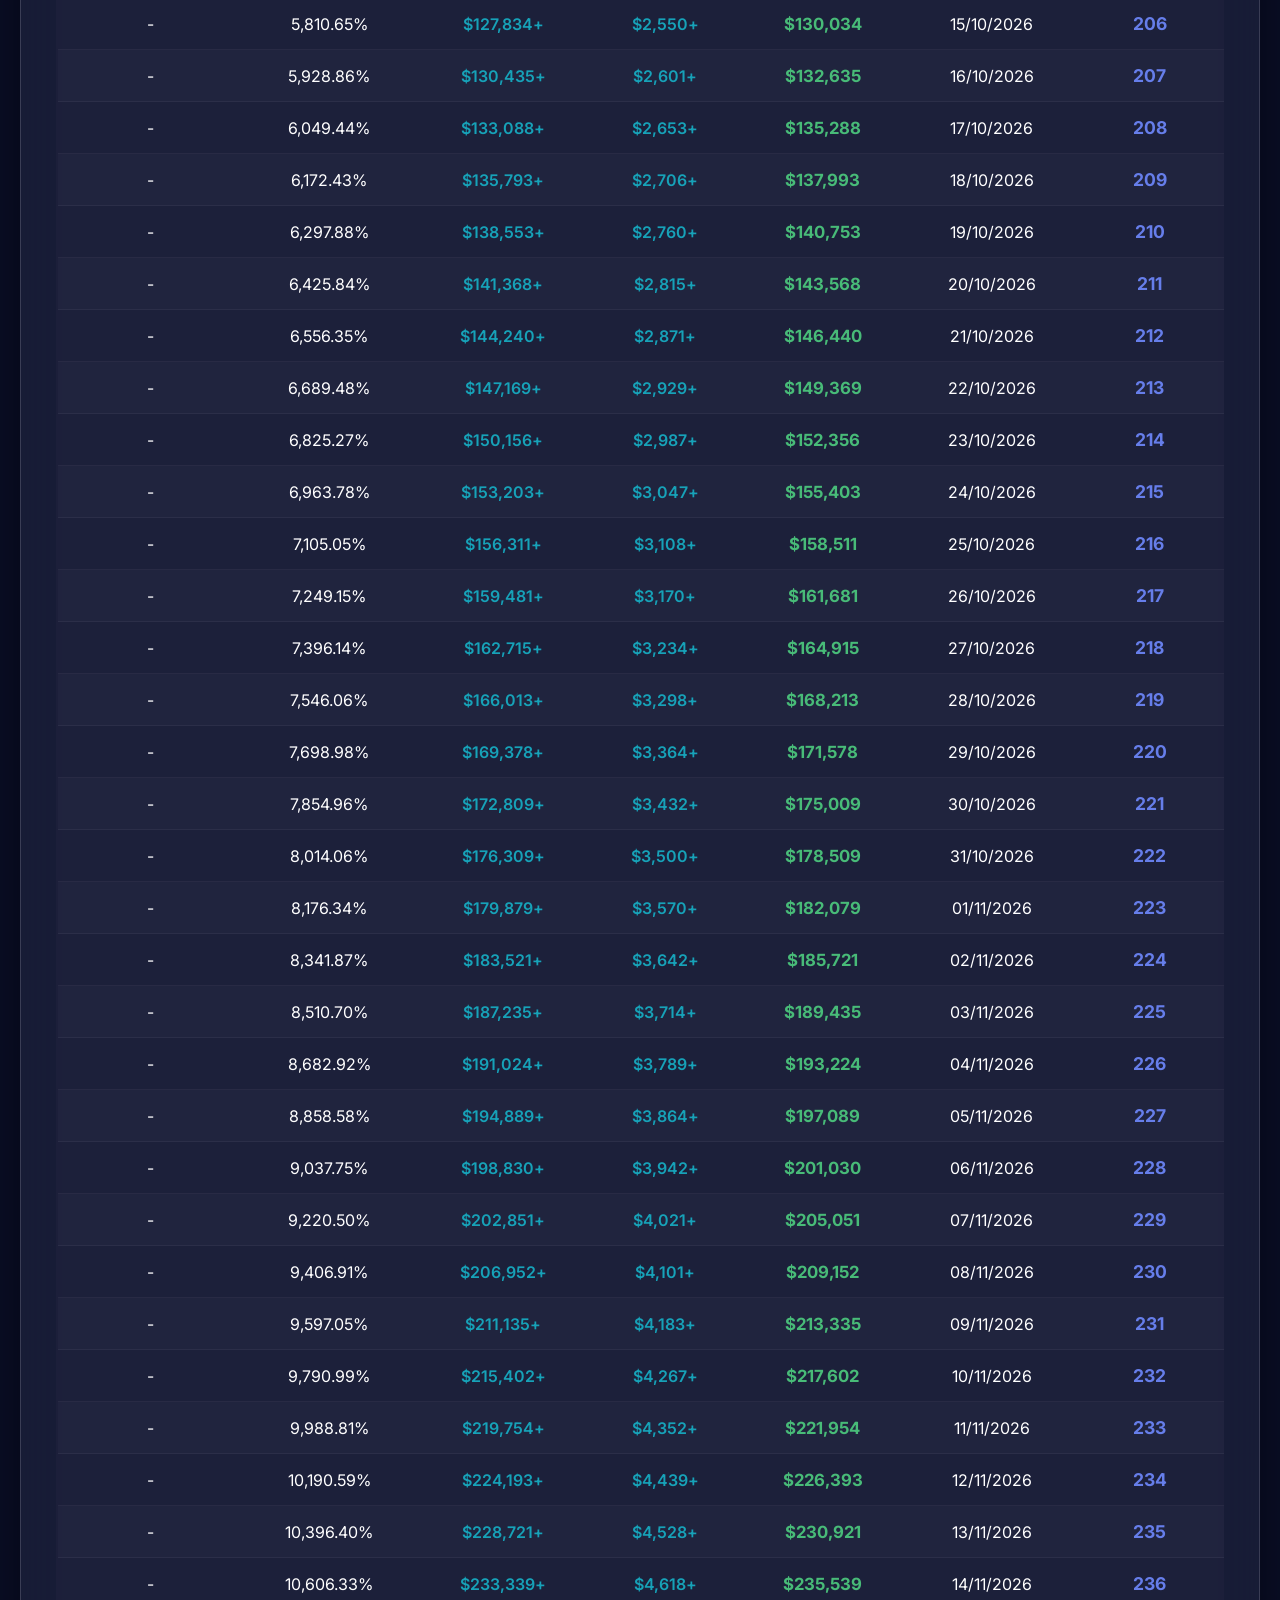
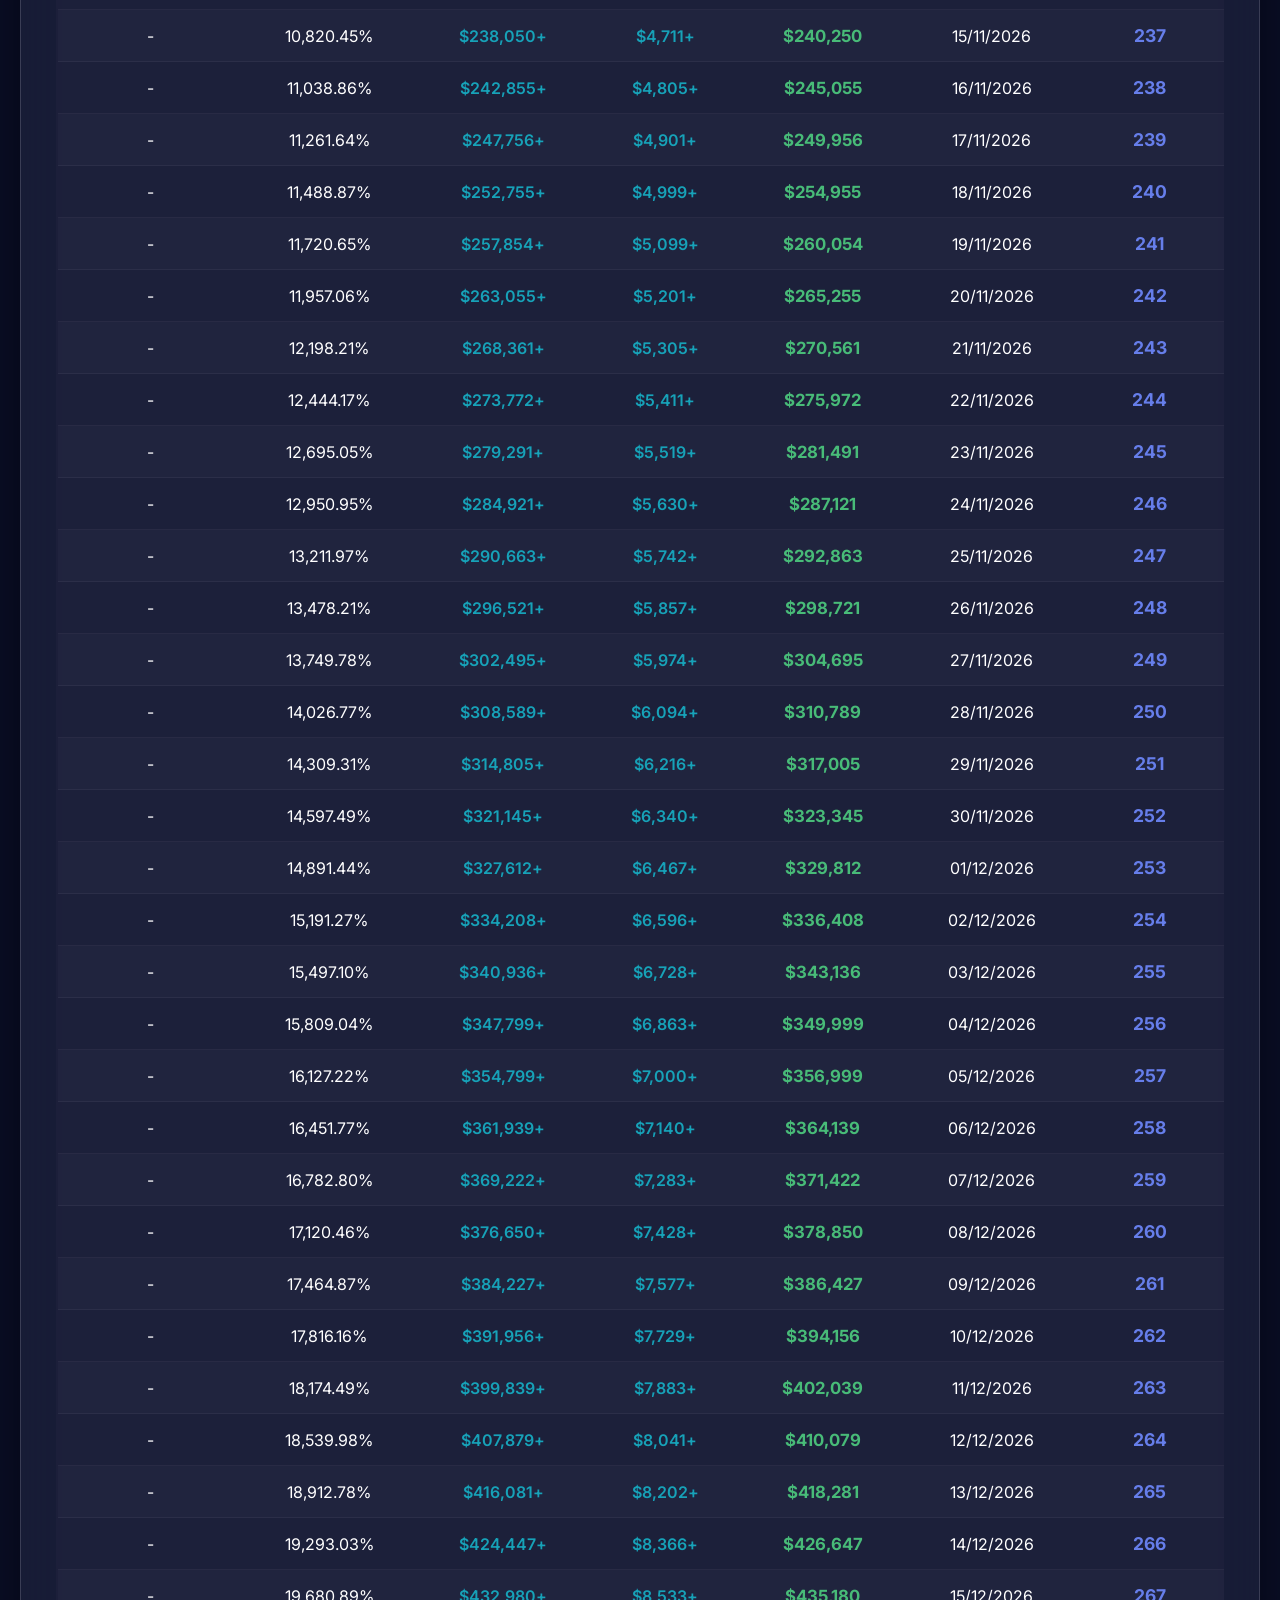
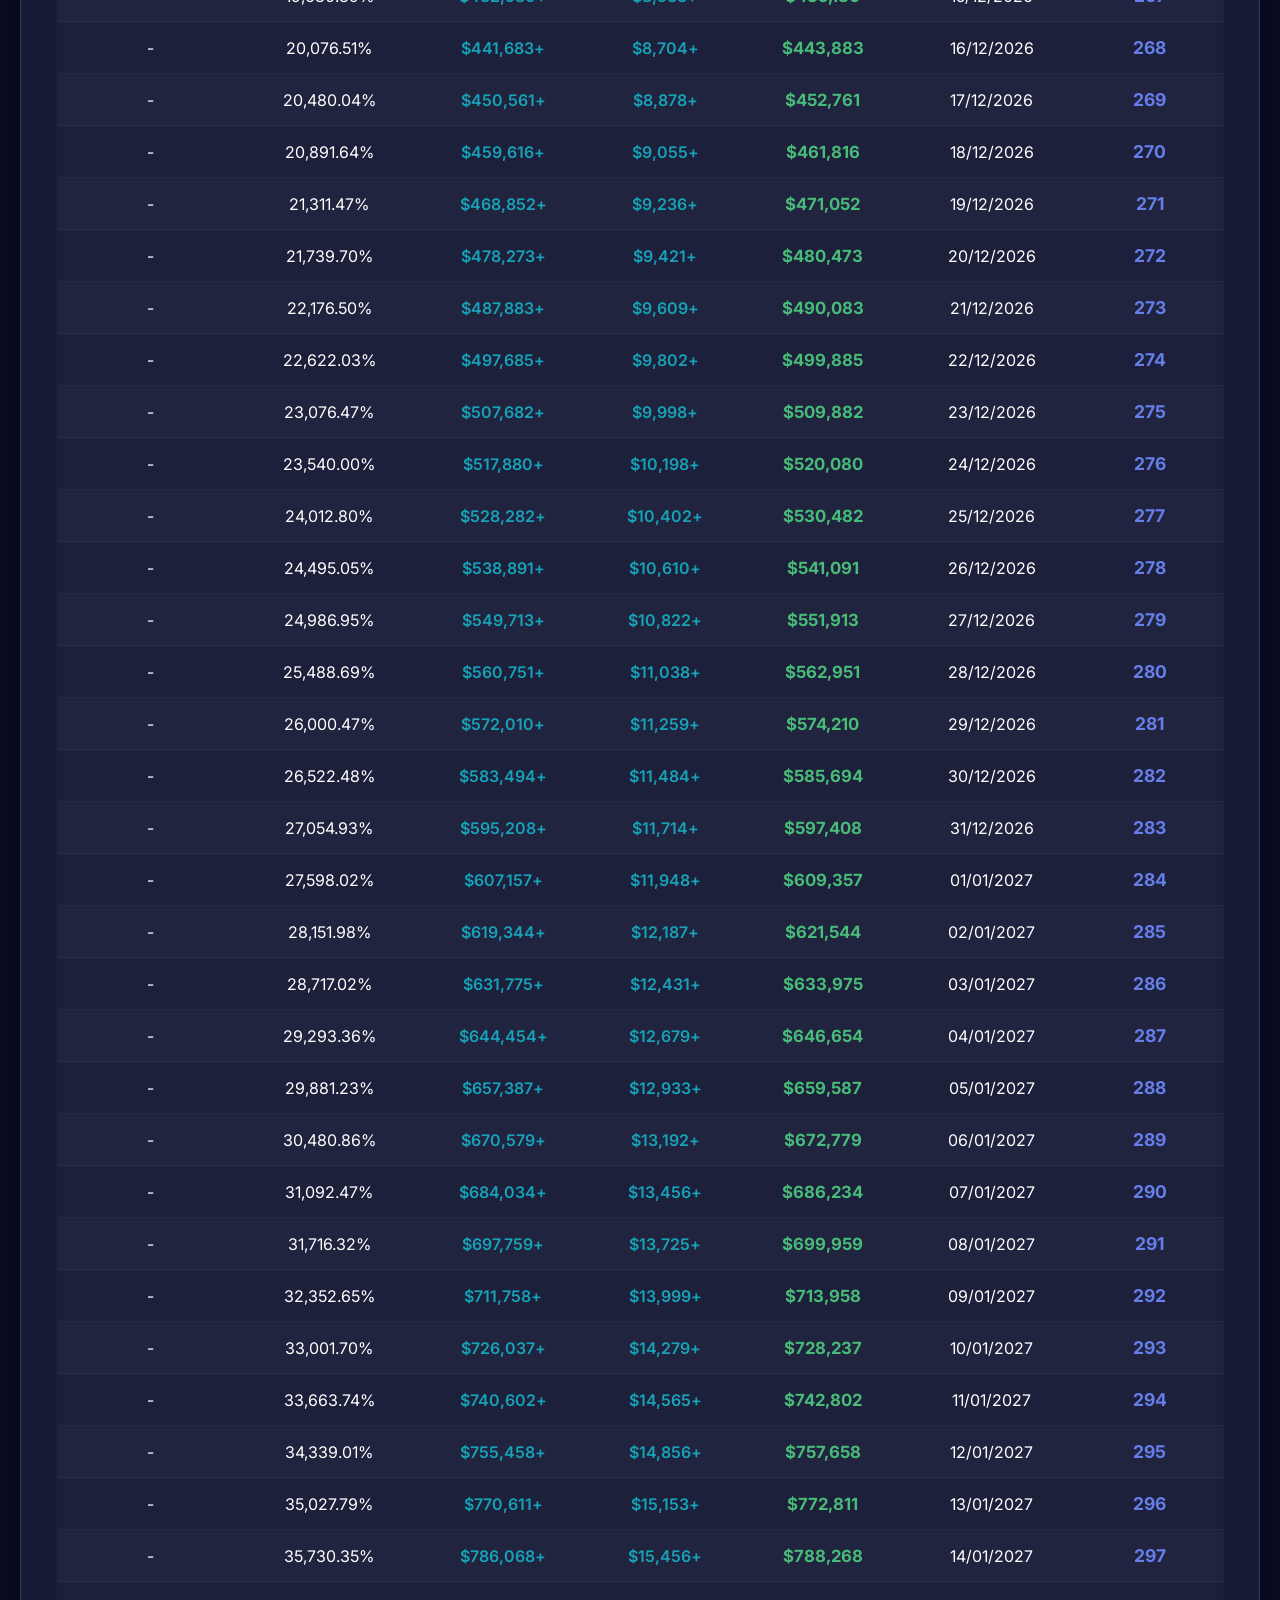
==== commit 380496b3: "✨ Show full amounts (with commas) in Transactions table" ====
--- a/transactions.html
+++ b/transactions.html
@@ -352,9 +352,7 @@
         }
 
         function formatCurrency(amount) {
-            if (amount >= 1000000) return '$' + (amount / 1000000).toFixed(1) + 'M';
-            if (amount >= 1000) return '$' + (amount / 1000).toFixed(1) + 'K';
-            return '$' + amount.toLocaleString('en-US', { minimumFractionDigits: 0 });
+            return '$' + Math.round(amount).toLocaleString('en-US');
         }
 
         function formatPercent(percent) {
